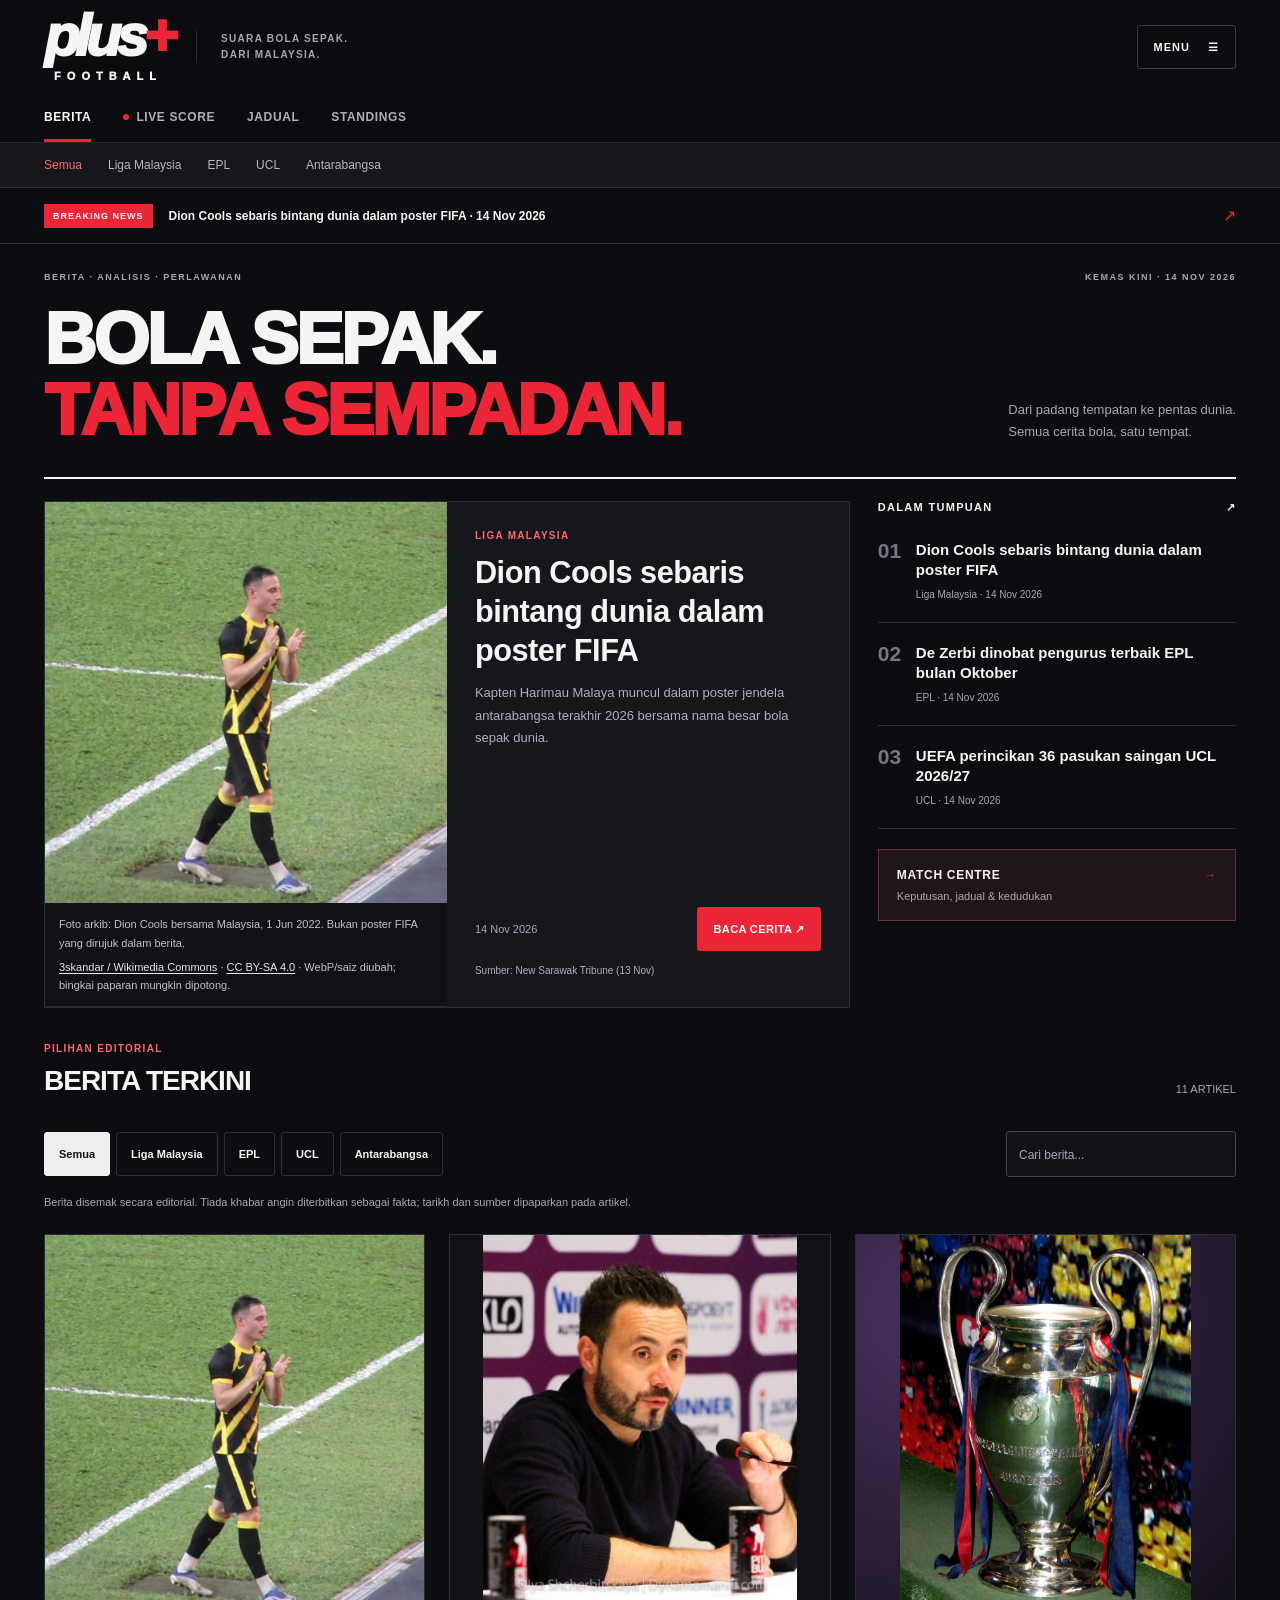
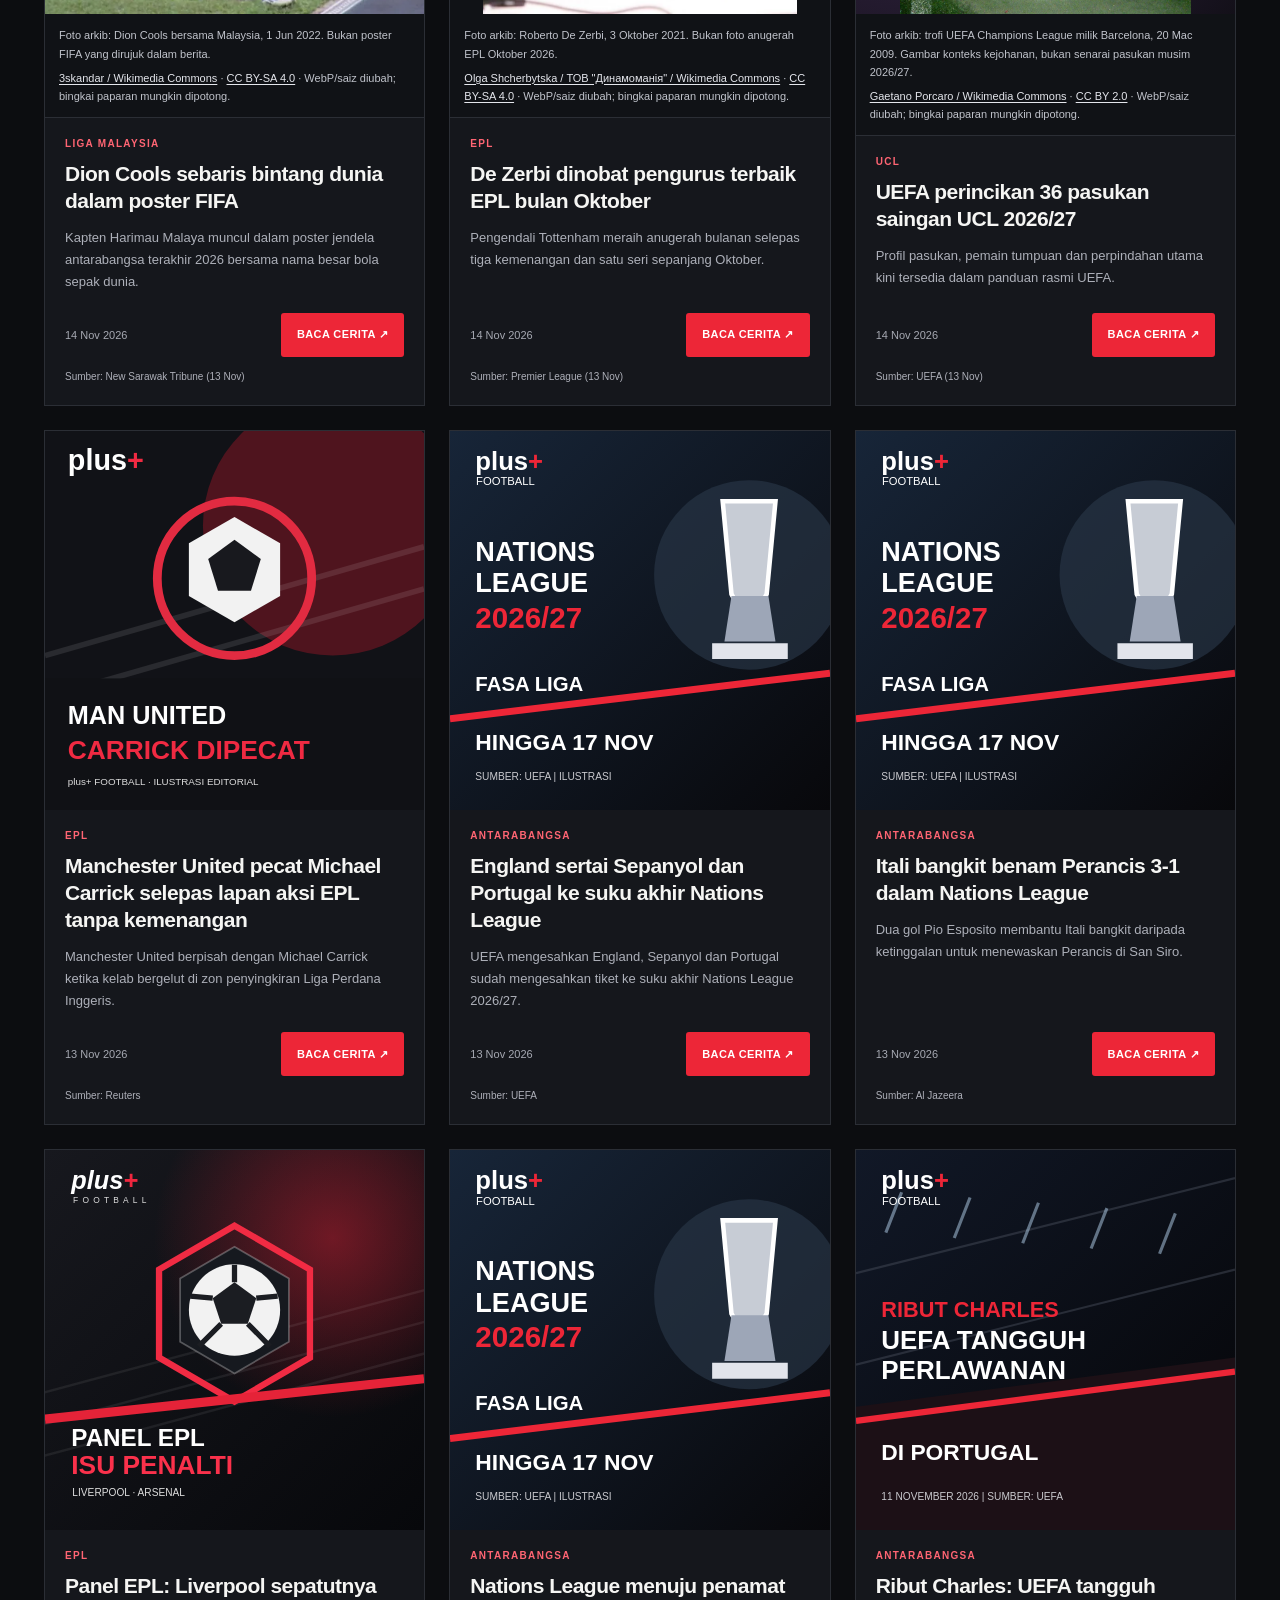
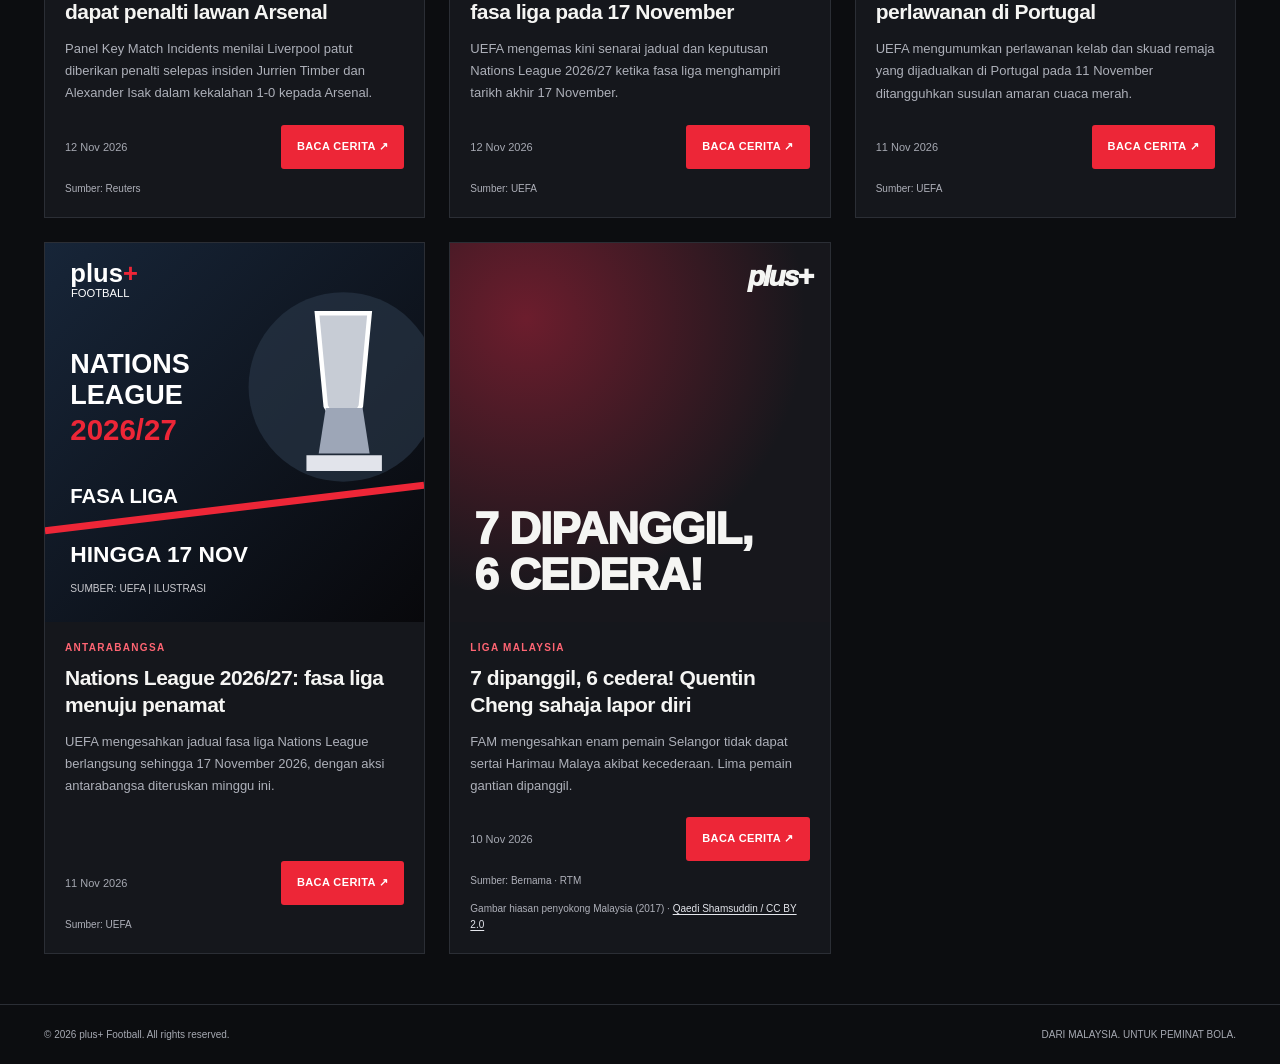
==== index.html @ d4b69ee5 "Add licensed local archive photos for latest football news" ====
<!doctype html>
<html lang="ms">
<head>
<meta charset="utf-8">
<meta name="viewport" content="width=device-width, initial-scale=1, viewport-fit=cover">
<meta name="theme-color" content="#0b0b0d">
<meta name="description" content="plus+ Football — portal berita bola sepak Malaysia dan dunia.">
<title>plus+ Football | Berita Bola Sepak</title>
<link rel="stylesheet" href="styles.css">
<meta name="plus-deploy-check" content="standings-2026-11-10">
<link rel="manifest" href="manifest.webmanifest">
<meta name="apple-mobile-web-app-capable" content="yes">
<meta name="apple-mobile-web-app-title" content="plus+ Football">
<link rel="icon" type="image/svg+xml" href="icon.svg">
</head>
<body>
<a class="skip-link" href="#main">Langkau ke kandungan</a>
<header class="top">
<div class="wrap head">
<a href="#berita" class="logo" aria-label="plus+ Football, halaman utama">plus<span>+</span>
<small>FOOTBALL</small>
</a>
<span class="brand-note">SUARA BOLA SEPAK.<br>DARI MALAYSIA.</span>
<div class="quick-nav">
<button id="menuToggle" class="menu-toggle" type="button" aria-expanded="false" aria-controls="quickMenu">MENU <span aria-hidden="true">☰</span>
</button>
<div id="quickMenu" class="quick-menu" hidden>
<a href="#statistik">Cari pemain</a>
<a href="#tentang">Tentang kami</a>
<a href="#berita">Semua berita</a>
</div>
</div>
</div>
<nav class="primary-nav wrap" aria-label="Navigasi utama">
<a href="#berita" data-view="berita">BERITA</a>
<a href="#skor" data-view="skor">
<span class="status-dot" aria-hidden="true">
</span>LIVE SCORE</a>
<a href="#perlawanan" data-view="perlawanan">JADUAL</a>
<a href="#kedudukan" data-view="kedudukan">STANDINGS</a>
</nav>
<nav class="category-nav" aria-label="Kategori berita">
<div class="wrap">
<a href="#berita" data-nav="Semua">Semua</a>
<a href="#berita" data-nav="Liga Malaysia">Liga Malaysia</a>
<a href="#berita" data-nav="EPL">EPL</a>
<a href="#berita" data-nav="UCL">UCL</a>
<a href="#berita" data-nav="Antarabangsa">Antarabangsa</a>
</div>
</nav>
</header>
<div class="ticker">
<div class="wrap">
<span class="breaking-label">BREAKING NEWS</span>
<button id="breakingStory" type="button">Memuatkan berita editorial…</button>
<span class="ticker-arrow" aria-hidden="true">↗</span>
</div>
</div>
<main class="wrap" id="main">
<section class="hero" id="homeLead" aria-labelledby="homeTitle">
<div class="edition-line">
<span>BERITA · ANALISIS · PERLAWANAN</span>
<span id="editionDate">
</span>
</div>
<div class="hero-heading">
<h1 id="homeTitle">BOLA SEPAK.<br>
<span>TANPA SEMPADAN.</span>
</h1>
<p>Dari padang tempatan ke pentas dunia.<br>Semua cerita bola, satu tempat.</p>
</div>
<div class="lead-layout">
<div id="featuredStory">
</div>
<aside class="briefs">
<div class="mini-heading">DALAM TUMPUAN <span aria-hidden="true">↗</span>
</div>
<div id="headlineBriefs">
</div>
<a class="brief-link" href="#skor">MATCH CENTRE <span aria-hidden="true">→</span>
<small>Keputusan, jadual &amp; kedudukan</small>
</a>
</aside>
</div>
</section>
<section id="berita" class="page-panel">
<div class="section-heading">
<div>
<span class="eyebrow">PILIHAN EDITORIAL</span>
<h2 class="section-title">BERITA TERKINI</h2>
</div>
<span class="section-count" id="storyCount">
</span>
</div>
<div class="bar">
<div class="filters" id="filters" aria-label="Kategori berita">
</div>
<input class="search" id="search" type="search" placeholder="Cari berita..." aria-label="Cari berita">
</div>
<p class="standings-note editorial-note">Berita disemak secara editorial. Tiada khabar angin diterbitkan sebagai fakta; tarikh dan sumber dipaparkan pada artikel.</p>
<div class="grid" id="articles">
</div>
<div class="empty" id="empty" hidden>Tiada berita dijumpai. Cuba kata kunci lain.</div>
</section>
<section id="skor" class="page-panel">
<h2 class="section-title">LIVE SCORE <span>&amp; KEPUTUSAN</span>
</h2>
<p class="panel-intro">Ikuti perlawanan pilihan anda. Liputan terhad; bukan skor langsung masa nyata.</p>
<div class="standings-panel">
<div class="eyebrow">DATA PERLAWANAN · THE SPORTS DB</div>
<div class="standings-tabs" role="group" aria-label="Liga untuk skor">
<button type="button" aria-pressed="false" data-score="4328">EPL</button>
<button type="button" aria-pressed="false" data-score="4480">UCL</button>
<button type="button" aria-pressed="false" data-score="4792">LIGA SUPER</button>
</div>
<details class="free-api-panel">
<summary>Semak tarikh · API-Football <span aria-hidden="true">＋</span>
</summary>
<div class="eyebrow">API-FOOTBALL · FREE PLAN</div>
<p class="standings-note">Semak perlawanan mengikut tarikh yang dibenarkan pelan percuma. Ini bukan live score penuh. Setiap semakan boleh menggunakan kuota API.</p>
<div class="free-api-controls">
<input type="date" id="apiMatchDate" aria-label="Tarikh perlawanan">
<button type="button" id="apiMatchCheck" class="pill">SEMAK TARIKH</button>
</div>
<div id="apiMatchResults" aria-live="polite">
</div>
</details>
<div id="scoreContent" class="standings-content" aria-live="polite">Pilih liga untuk memuatkan keputusan dan perlawanan terkini.</div>
<p class="standings-note">Sumber TheSportsDB (API percuma). Keputusan mungkin lewat; setiap permintaan liga hanya mengembalikan sebahagian kecil perlawanan. Bukan skor langsung masa nyata.</p>
</div>
</section>
<section id="perlawanan" class="page-panel">
<h2 class="section-title">PERLAWANAN MINGGU INI</h2>
<div class="standings-panel">
<div class="eyebrow">MINGGU SEMASA · DATA API TERHAD</div>
<div class="standings-tabs" role="group" aria-label="Pilih liga untuk jadual perlawanan">
<button type="button" aria-pressed="true" data-fixture="epl">EPL</button>
<button type="button" aria-pressed="false" data-fixture="ucl">UCL</button>
<button type="button" aria-pressed="false" data-fixture="msl">LIGA SUPER</button>
</div>
<div id="fixturesContent" class="standings-content" aria-live="polite">
</div>
</div>
</section>
<section id="kedudukan" class="page-panel">
<h2 class="section-title">KEDUDUKAN LIGA</h2>
<div class="standings-panel">
<div class="eyebrow">MUSIM 2026/27</div>
<div class="standings-tabs" role="group" aria-label="Pilih pertandingan">
<button type="button" aria-pressed="true" data-league="epl">EPL</button>
<button type="button" aria-pressed="false" data-league="ucl">UCL</button>
<button type="button" aria-pressed="false" data-league="msl">LIGA SUPER</button>
</div>
<div id="standingsContent" class="standings-content" aria-live="polite">
</div>
<div class="standings-note">Kedudukan musim 2026/27 ialah snapshot 11 November 2026; semak pautan sumber untuk data terkini.</div>
</div>
</section>
<section id="statistik" class="page-panel">
<h2 class="section-title">STATISTIK PEMAIN</h2>
<div class="standings-panel">
<div class="eyebrow">PROFIL &amp; DATA PEMAIN</div>
<label for="playerName">Cari nama pemain</label>
<div class="bar">
<input id="playerName" class="search" placeholder="Contoh: Danny Welbeck">
<button id="playerSearch" type="button" class="pill">CARI</button>
</div>
<div id="playerResults" class="standings-content" aria-live="polite">Carian percuma terhad; statistik musim penuh belum disediakan.</div>
<p class="standings-note">Sumber: TheSportsDB. Statistik yang tiada tidak akan direka.</p>
</div>
</section>
<section class="about page-panel" id="tentang">
<h2>TENTANG <i>plus+</i> FOOTBALL</h2>
<p>plus+ Football ialah konsep portal media bola sepak dengan identiti visual berani, ringkas dan mudah dibaca. Fokus kepada isu tempatan, EPL, Liga Juara-Juara dan bola sepak antarabangsa.</p>
<p>Artikel yang diterbitkan disertakan tarikh dan rujukan sumber. Kandungan baharu dikemas kini selepas semakan editorial.</p>
</section>
</main>
<footer class="footer">
<div class="wrap">
<span>© <span id="year">
</span> plus+ Football. All rights reserved.</span>
<span>DARI MALAYSIA. UNTUK PEMINAT BOLA.</span>
</div>
</footer>
<div class="modal" id="modal" role="dialog" aria-modal="true" aria-labelledby="modalTitle">
<div class="modal-inner" tabindex="-1">
<button class="close" id="close" aria-label="Tutup artikel">×</button>
<div class="cat" id="modalCat">
</div>
<h2 id="modalTitle">
</h2>
<div class="meta" id="modalMeta">
</div>
<div id="modalMedia" hidden></div>
<div class="notice" id="articleNotice">KANDUNGAN DEMO — gantikan dengan laporan yang disahkan sebelum penerbitan.</div>
<div id="modalText">
</div>
</div>
</div>
<script src="app.js" defer>
</script>
</body>
</html>
---- styles.css ----
:root{color-scheme:dark;--bg:#0c0d10;--panel:#15171c;--red:#ed2637;--text:#f5f5f3;--muted:#a6a9b2;--line:#2b2e35;font-family:-apple-system,BlinkMacSystemFont,"Segoe UI",Arial,sans-serif}
*{box-sizing:border-box}
html{scroll-behavior:smooth;scroll-padding-top:180px}
body{margin:0;background:var(--bg);color:var(--text)}
button,input{font:inherit}
button,a,input{touch-action:manipulation}
button,a{ -webkit-tap-highlight-color:transparent}
button{cursor:pointer}
a{color:inherit;text-decoration:none}
button{color:inherit}
button:focus-visible,a:focus-visible,input:focus-visible,summary:focus-visible{outline:3px solid #ff6977;outline-offset:4px}
[hidden]{display:none!important}
.wrap{width:100%;max-width:1240px;margin:auto;padding-inline:24px;min-width:0}
.skip-link{position:fixed;top:-100px;left:16px;z-index:100;background:#fff;color:#111;padding:14px}
.skip-link:focus{top:12px}
.top{position:sticky;top:0;z-index:20;background:#0c0d10f5;border-bottom:1px solid var(--line);padding-top:env(safe-area-inset-top)}
.head{height:94px;display:flex;align-items:center;gap:24px}
.logo{display:block;font-size:58px;font-weight:950;font-style:italic;letter-spacing:-5px;line-height:.8;min-height:60px}
.logo span{color:var(--red)}
.logo small{display:block;letter-spacing:6px;font-size:11px;font-style:normal;text-align:center;margin-top:12px}
.brand-note{font-size:10px;font-weight:800;letter-spacing:1.3px;line-height:1.6;color:var(--muted);border-left:1px solid var(--line);padding-left:24px}
.quick-nav{margin-left:auto;position:relative}
.menu-toggle{background:transparent;border:1px solid #383c44;border-radius:3px;min-height:44px;padding:0 16px;font-size:11px;font-weight:800;letter-spacing:1px;display:flex;gap:18px;align-items:center}
.quick-menu{position:absolute;right:0;top:54px;background:#202329;border:1px solid #3b3e47;width:240px;padding:8px;box-shadow:0 20px 50px #0009}
.quick-menu a{display:block;padding:16px;border-bottom:1px solid var(--line);font-size:14px}
.quick-menu a:hover{background:#2b2e35}
.primary-nav{display:flex;gap:32px;align-items:center;overflow-x:auto;scrollbar-width:none}
.primary-nav a{display:flex;align-items:center;gap:7px;min-height:48px;white-space:nowrap;font-size:12px;font-weight:850;letter-spacing:.6px;border-bottom:3px solid transparent}
.primary-nav a[aria-current=page]{border-bottom-color:var(--red);color:#fff}
.primary-nav a:not([aria-current]){color:#aeb0b8}
.status-dot{display:inline-block;width:6px;height:6px;border-radius:50%;background:var(--red)}
.category-nav{background:#15171b;border-top:1px solid #25272e}
.category-nav>.wrap{display:flex;gap:26px;overflow-x:auto;scrollbar-width:none}
.category-nav a{font-size:12px;min-height:44px;display:flex;align-items:center;white-space:nowrap;color:#b7b9c2}
.category-nav a[aria-current=true]{color:#ff6876}
.ticker{border-bottom:1px solid var(--line)}
.ticker>.wrap{display:flex;align-items:center;gap:16px;min-height:55px}
.breaking-label{font-size:9px;font-weight:900;letter-spacing:1px;background:var(--red);padding:7px 9px;flex-shrink:0}
.ticker button{flex:1;min-width:0;min-height:44px;overflow:hidden;text-overflow:ellipsis;white-space:nowrap;text-align:left;background:transparent;border:0;padding:0;font-size:12px;font-weight:650}
.ticker-arrow{color:var(--red)}
.hero{padding-top:28px}
.edition-line{display:flex;justify-content:space-between;gap:12px;font-size:9px;letter-spacing:1.5px;font-weight:700;color:var(--muted)}
.hero-heading{display:flex;align-items:flex-end;justify-content:space-between;gap:28px;padding:22px 0 30px}
.hero h1{font-size:clamp(38px,5.8vw,72px);line-height:.99;letter-spacing:-3px;font-weight:950;margin:0}
.hero h1 span{color:var(--red)}
.hero-heading>p{font-size:13px;line-height:1.7;color:var(--muted);margin:0 0 3px}
.lead-layout{display:grid;grid-template-columns:minmax(0,2.25fr) minmax(230px,1fr);gap:28px;border-top:2px solid var(--text);padding-top:22px}
.featured-story{display:grid;grid-template-columns:minmax(0,1fr) minmax(0,1fr);background:var(--panel);height:100%;border:1px solid var(--line)}
.art{aspect-ratio:1/1;position:relative;overflow:hidden;display:flex;align-items:flex-end;padding:24px;background:radial-gradient(ellipse at 20% 20%,#6c1d2d,#17171c 65%);min-width:0}
.art img{position:absolute;inset:0;width:100%;height:100%;object-fit:contain}
.art.has-photo img{object-fit:cover}
.art-logo{position:absolute;right:18px;top:18px;font-weight:950;font-style:italic;font-size:28px;letter-spacing:-2px}
.art>strong{white-space:pre-line;font-size:clamp(25px,3.5vw,44px);font-weight:950;line-height:1.05;letter-spacing:-1px}
.art.blue{background:radial-gradient(circle at 20% 20%,#283953,#11151b)}
.art.purple{background:radial-gradient(circle at 20% 20%,#48315e,#131019)}
.art.green{background:radial-gradient(circle at 20% 20%,#285849,#111a18)}
.art.gold{background:radial-gradient(circle at 20% 20%,#62511d,#181710)}
.body{padding:20px;display:flex;flex-direction:column;align-items:flex-start;min-width:0}
.featured-story .body{justify-content:center;padding:28px}
.cat,.eyebrow{font-size:10px;letter-spacing:1.3px;color:#ff6573;font-weight:850;text-transform:uppercase}
.body h2{font-size:21px;line-height:1.28;margin:12px 0;letter-spacing:-.5px}
.featured-story h2{font-size:clamp(23px,2.4vw,32px)}
.body>p{font-size:13px;line-height:1.7;color:#adb0b9;margin:0 0 20px}
.meta{font-size:11px;color:var(--muted);display:flex;width:100%;align-items:center;gap:12px;justify-content:space-between;margin-top:auto}
.pill{display:inline-flex;align-items:center;justify-content:center;background:var(--red);border:0;color:#fff;border-radius:3px;min-height:44px;padding:12px 16px;font-weight:800;font-size:11px;letter-spacing:.4px;white-space:nowrap}
.pill:hover{background:#cb192a}
.source,.photo-credit{font-size:10px;line-height:1.6;color:#aeb0b9;margin-top:12px}
.photo-credit a,.source a{color:#fff;text-decoration:underline}
.briefs{min-width:0}
.mini-heading{display:flex;justify-content:space-between;font-size:11px;letter-spacing:1.3px;font-weight:850;padding-bottom:6px}
.brief-item{padding:20px 0;border-bottom:1px solid var(--line);display:grid;grid-template-columns:28px minmax(0,1fr);gap:10px}
.brief-index{font-size:21px;font-weight:900;color:#727782;line-height:1}
.brief-item button{padding:0;border:0;background:transparent;text-align:left;min-height:44px;font-size:15px;font-weight:750;line-height:1.35}
.brief-item small{display:block;font-size:10px;color:var(--muted);margin-top:8px;font-weight:400}
.brief-link{display:block;border:1px solid #69303b;padding:18px;margin-top:20px;font-size:12px;font-weight:850;letter-spacing:.7px;background:#20151a}
.brief-link>span{float:right;color:var(--red)}
.brief-link small{display:block;color:#b4a6ad;font-size:11px;letter-spacing:0;font-weight:400;margin-top:8px}
.page-panel{padding:30px 0 50px;animation:enter .22s ease}
.section-heading{display:flex;align-items:flex-end;justify-content:space-between;gap:12px}
.section-title{font-size:28px;letter-spacing:-1px;line-height:1.1;margin:10px 0 18px;font-weight:900}
.section-title>span{color:#9a9da8}
.section-count{font-size:11px;color:var(--muted);margin-bottom:20px}
.bar{display:flex;gap:14px;align-items:center;justify-content:space-between;flex-wrap:wrap;margin:16px 0}
.filters{display:flex;gap:6px;overflow-x:auto;max-width:100%;scrollbar-width:none}
.filter{background:transparent;border:1px solid var(--line);border-radius:3px;font-size:11px;padding:0 14px;min-height:44px;white-space:nowrap;font-weight:700}
.filter.active{background:#eee;color:#111;border-color:#eee}
.search,.free-api-controls input{color:#fff;border:1px solid #41454e;border-radius:3px;background:#111318;padding:12px;min-height:46px;font-size:16px;width:230px;max-width:100%;min-width:0}
.search::placeholder{font-size:12px;color:#a6a9b2}
.editorial-note{font-size:11px!important;margin:12px 0 22px!important}
.grid{display:grid;grid-template-columns:repeat(3,minmax(0,1fr));gap:24px}
.story{border:1px solid var(--line);background:var(--panel);display:flex;flex-direction:column;min-width:0;transition:border-color .18s,transform .18s}
.story:hover{border-color:#646975;transform:translateY(-3px)}
.story .body{flex:1}
.empty{padding:50px 20px;border:1px dashed var(--line);text-align:center;color:var(--muted)}
.standings-panel{border:1px solid var(--line);background:var(--panel);padding:24px}
.standings-tabs{display:flex;gap:8px;overflow-x:auto;margin:20px 0;scrollbar-width:none}
.standings-tabs button{min-height:46px;padding:12px 20px;background:#1e2128;border:1px solid #3a3e48;border-radius:3px;white-space:nowrap;font-size:12px;font-weight:800}
.standings-tabs button[aria-pressed=true]{background:var(--red);border-color:var(--red)}
.standings-content{min-width:0;min-height:150px}
.standings-content h3{font-size:22px;letter-spacing:-.5px}
.standings-content p,.panel-intro,.standings-note{font-size:12px;line-height:1.75;color:var(--muted)}
.standings-content>div:has(>.standings-table){overflow-x:auto;max-width:100%}
.standings-table{width:100%;border-collapse:collapse;font-size:13px;margin:20px 0}
.standings-table th,.standings-table td{padding:14px 12px;border-bottom:1px solid #333741;text-align:left}
.standings-table th{font-size:10px;text-transform:uppercase;letter-spacing:.5px;color:#b8bac3;background:#20232a}
.standings-table td:nth-child(2){font-weight:700;overflow-wrap:anywhere}
.standings-table td:last-child{font-weight:800}
.standings-table tr:hover td{background:#ffffff05}
.standings-content .pill{margin:12px 0}
.score-hero{display:grid;grid-template-columns:minmax(0,1fr) minmax(95px,1fr) minmax(0,1fr);gap:12px;align-items:center;text-align:center;border:1px solid #50303b;background:radial-gradient(ellipse at top,#35212d,#14171c 80%);padding:30px 12px;margin:20px 0}
.score-team{display:flex;flex-direction:column;align-items:center;gap:12px;min-width:0}
.score-team img,.score-team>div{width:55px;height:55px;object-fit:contain;font-size:36px}
.score-team strong{font-size:15px;overflow-wrap:anywhere}
.score-centre{display:flex;flex-direction:column;gap:9px}
.score-centre b{font-size:46px;white-space:nowrap;letter-spacing:-1px}
.score-centre span{font-size:9px;color:#ff7180}
.score-centre small{font-size:10px;color:var(--muted)}
.match-detail-btn{min-height:44px;background:#32202a;border:1px solid #653144;padding:10px;border-radius:3px;font-size:11px;white-space:nowrap}
.match-detail{padding:20px!important;background:#22252d}
.match-detail p{font-size:13px;line-height:1.6}
.match-detail small{color:var(--muted)}
.match-stats,.match-timeline{border:1px solid var(--line);padding:18px;margin:20px 0}
.match-stats h3,.match-timeline h3{font-size:15px}
.stat-line{margin:18px 0}
.stat-label{display:flex;justify-content:space-between;font-size:12px;margin-bottom:8px}
.stat-track{height:6px;border-radius:5px;background:#3e424b;display:flex;overflow:hidden}
.stat-track span:first-child{background:var(--red)}
.stat-track span:last-child{background:#afb1b9}
.timeline-event{border-left:2px solid var(--red);background:#20232a;margin:10px 0;padding:12px;display:grid;grid-template-columns:40px minmax(0,1fr);gap:8px;font-size:12px}
.timeline-event>b{color:#ff7582}
.timeline-event p{overflow-wrap:anywhere}
.free-api-panel{border:1px solid #4c343e;background:#20171e;padding:18px;margin:24px 0}
.free-api-panel summary{min-height:44px;cursor:pointer;font-size:13px;font-weight:700;line-height:1.5}
.free-api-panel summary>span{float:right}
.free-api-controls{display:flex;gap:10px;flex-wrap:wrap;margin:15px 0}
.free-api-controls input{flex:1;min-width:160px}
.free-api-controls button:disabled{opacity:.5;cursor:wait}
.api-fixtures-list{max-height:420px;overflow:auto}
.api-fixture{padding:16px 0;border-bottom:1px solid #4b3742;display:flex;flex-direction:column;gap:6px}
.api-fixture strong{font-size:14px}
.api-fixture span{font-size:12px;color:var(--muted)}
.about{line-height:1.8;max-width:760px}
.about p{color:var(--muted)}
.footer{border-top:1px solid var(--line);padding:24px 0 calc(24px + env(safe-area-inset-bottom));font-size:10px;color:var(--muted)}
.footer>.wrap{display:flex;justify-content:space-between;gap:16px;flex-wrap:wrap}
.modal{position:fixed;inset:0;background:#000d;z-index:40;display:none;overflow-y:auto;padding:24px 16px}
.modal.open{display:block}
.modal-inner{background:#17191f;border:1px solid #41454f;max-width:730px;margin:20px auto;padding:32px;position:relative}
.modal h2{font-size:clamp(26px,5vw,42px);letter-spacing:-1px;line-height:1.15}
.modal p{color:#d0d2d9;font-size:15px;line-height:1.85}
.modal p a{color:#ff7a88;text-decoration:underline;overflow-wrap:anywhere}
.modal .meta{justify-content:flex-start}
.close{float:right;min-height:44px;min-width:44px;font-size:28px;background:#2c3039;border:0;border-radius:3px;margin:0 0 12px 12px}
.notice{border-left:3px solid var(--red);background:#31202a;padding:14px;font-size:12px}
.loading-state{padding:20px 0}
.loading-state p{font-size:12px;color:var(--muted)}
.skeleton{height:54px;margin:12px 0;background:linear-gradient(100deg,#22252d 20%,#323641 45%,#22252d 70%);background-size:240% 100%;animation:shimmer 1.4s linear infinite;border-radius:3px}
.skeleton:last-child{width:72%}
.error-state{padding:24px;border:1px solid #75404b;background:#24171c}
.error-state strong{font-size:16px}
.error-state p{color:#c5b5bd}
.error-state button{margin-top:12px}
.empty-state{padding:20px;border:1px dashed #444954}
@keyframes shimmer{to{background-position:-240% 0}
}
@keyframes enter{from{opacity:0;transform:translateY(6px)}
to{opacity:1;transform:none}
}

@media(min-width:1450px){.wrap{max-width:1320px}
}
@media(max-width:1000px){.lead-layout{grid-template-columns:minmax(0,1fr) 260px}
.featured-story{grid-template-columns:1fr}
.featured-story .body{padding:22px}
.featured-story>.art{width:100%}
.brief-item{padding:23px 0}
.grid{gap:18px;grid-template-columns:repeat(2,minmax(0,1fr))}
.hero-heading>p{font-size:12px}
}
@media(max-width:640px){.wrap{padding-inline:16px}
.head{height:79px;gap:18px}
.logo{font-size:46px;letter-spacing:-4px;min-height:50px}
.logo small{font-size:9px;margin-top:10px;letter-spacing:5px}
.brand-note{font-size:8px;padding-left:14px;letter-spacing:.7px}
.menu-toggle{font-size:0;padding:0 12px;gap:0}
.menu-toggle>span{font-size:18px}
.primary-nav{gap:0;justify-content:space-between}
.primary-nav a{font-size:10px;letter-spacing:.2px;min-height:48px}
.category-nav>.wrap{gap:24px}
.category-nav a{font-size:11px}
.ticker>.wrap{gap:10px;min-height:55px}
.breaking-label{font-size:8px;padding:7px}
.ticker button{font-size:11px}
.ticker-arrow{display:none}
.edition-line{font-size:8px;letter-spacing:.7px}
.hero{padding-top:22px}
.hero-heading{padding:20px 0 24px;display:block}
.hero h1{font-size:clamp(35px,9.3vw,55px);letter-spacing:-1.6px}
.hero-heading>p{font-size:12px;margin-top:14px}
.hero-heading>p br{display:none}
.lead-layout{grid-template-columns:1fr;gap:24px;padding-top:16px}
.featured-story{grid-template-columns:1fr}
.featured-story .body{padding:20px}
.featured-story h2{font-size:25px}
.briefs{padding-bottom:6px}
.brief-item{padding:16px 0}
.brief-item button{font-size:14px}
.brief-link{margin-top:16px}
.page-panel{padding-top:24px}
.section-title{font-size:25px}
.section-title>span{display:block;font-size:17px;margin-top:7px}
.section-count{font-size:10px}
.bar{gap:12px}
.search{width:100%}
.filters{width:100%}
.grid{grid-template-columns:1fr;gap:20px}
.story .body h2{font-size:23px}
.standings-panel{padding:16px}
.standings-table{font-size:12px}
.standings-table th,.standings-table td{padding:13px 8px}
.standings-tabs button{padding-inline:17px;font-size:11px}
.standings-content>div:has(>.standings-table){overscroll-behavior-inline:contain}
#scoreContent .standings-table{min-width:510px}
.score-centre b{font-size:34px}
.score-team strong{font-size:12px}
.score-team img,.score-team>div{height:44px;width:44px}
.score-centre small{font-size:9px}
.free-api-panel{padding:14px}
.free-api-controls input{width:100%}
.modal{padding:12px}
.modal-inner{padding:22px;margin:12px auto}
.footer>.wrap{font-size:9px}
.body>p{font-size:13px}
}
@media(prefers-reduced-motion:reduce){html{scroll-behavior:auto}
*,*::before,*::after{animation:none!important;transition:none!important}
}

/* Licensed archive photography: preserve subjects, trophy and source watermark. */
.story-photo,.modal-photo{margin:0;min-width:0;background:#101216}
.story-photo>.art,.modal-photo>.art{width:100%;aspect-ratio:1/1}
.photo-art{background:#101216}
.photo-art.image-failed{background:radial-gradient(ellipse at 20% 20%,#6c1d2d,#17171c 65%)}
.story-photo>.photo-credit,.modal-photo>.photo-credit{margin:0;padding:12px 14px;font-size:11px;line-height:1.65;color:#c0c3cb;overflow-wrap:anywhere;border-bottom:1px solid var(--line)}
.photo-credit a{color:#e4e6ec;text-decoration:underline;text-underline-offset:2px}
.photo-credit span{display:block;margin-bottom:6px}
.modal-photo{margin-top:22px;margin-bottom:22px}
.modal-photo>.art{max-height:560px;aspect-ratio:auto;height:min(80vw,560px)}
.modal-photo>.photo-credit{font-size:12px}
@media(max-width:640px){.modal-photo>.art{height:auto;aspect-ratio:1/1;max-height:none}.story-photo>.photo-credit{font-size:11px;padding:12px}.photo-credit a{overflow-wrap:anywhere}}
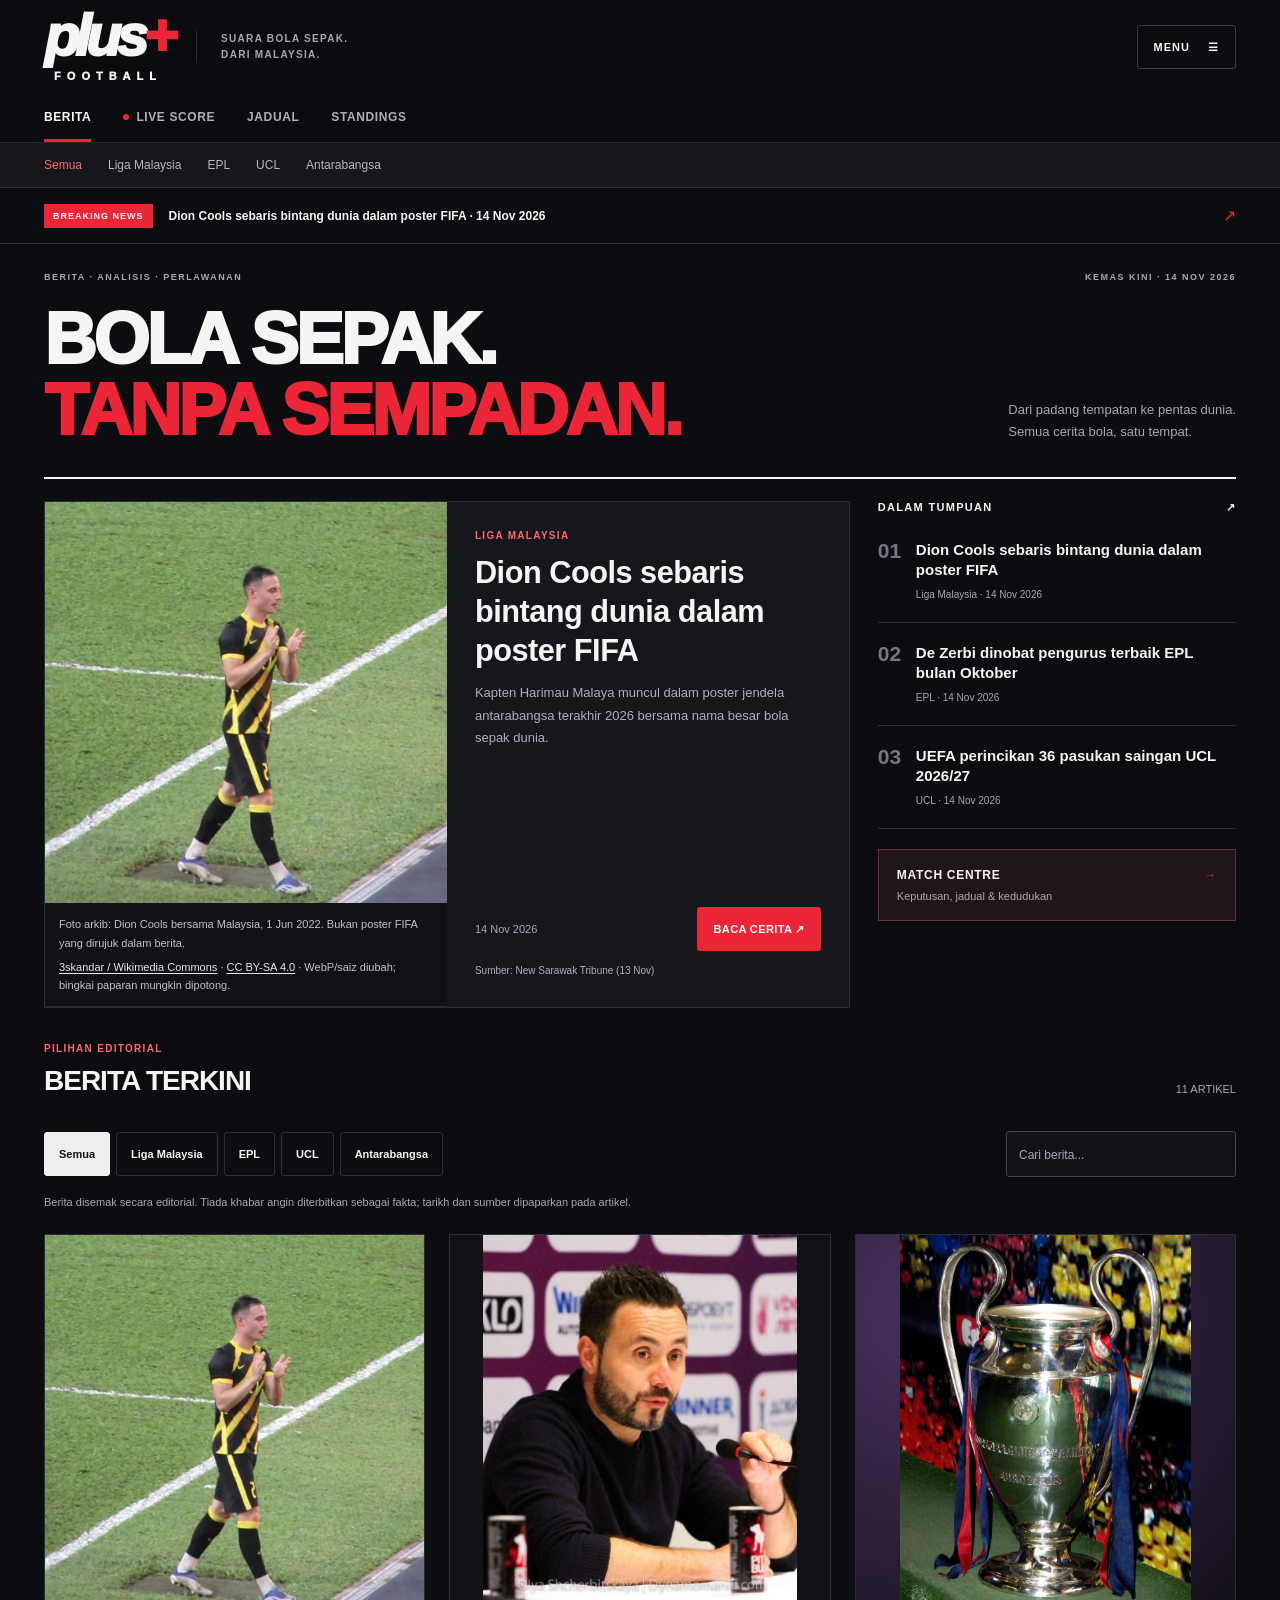
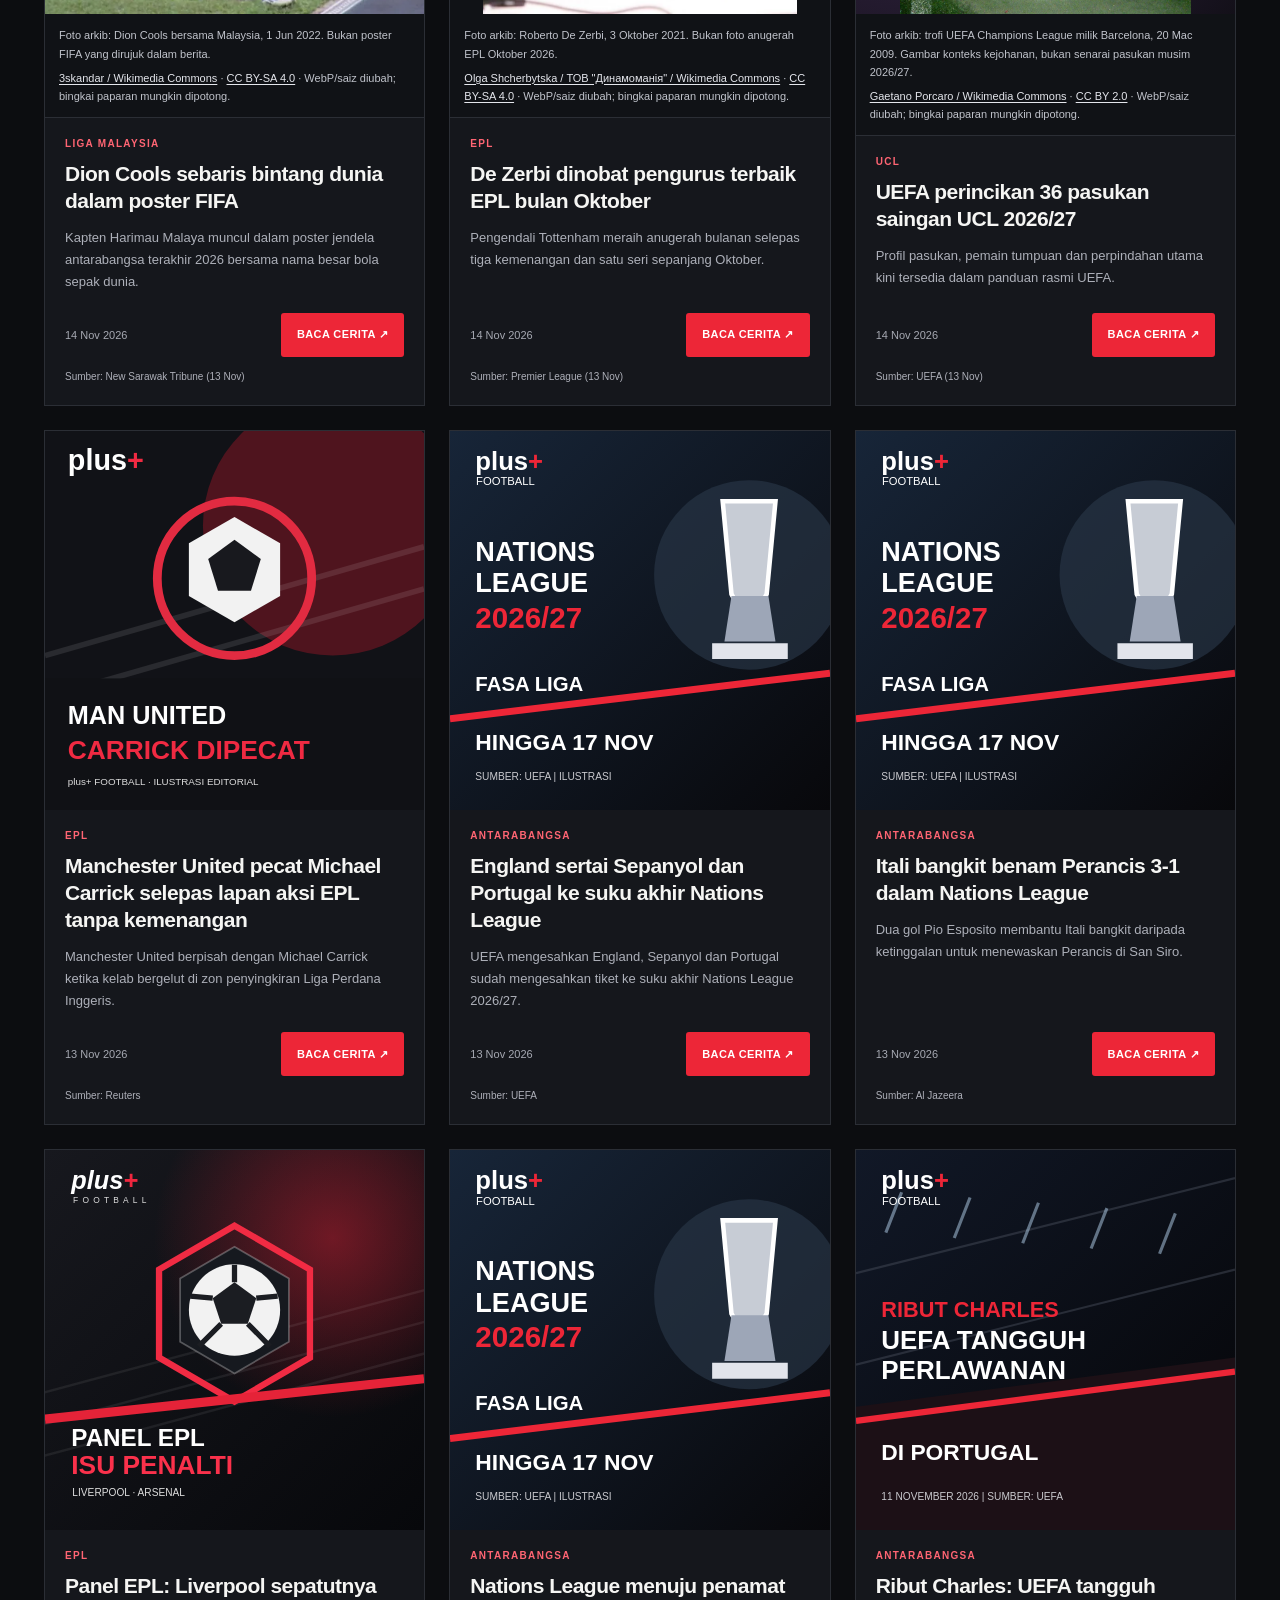
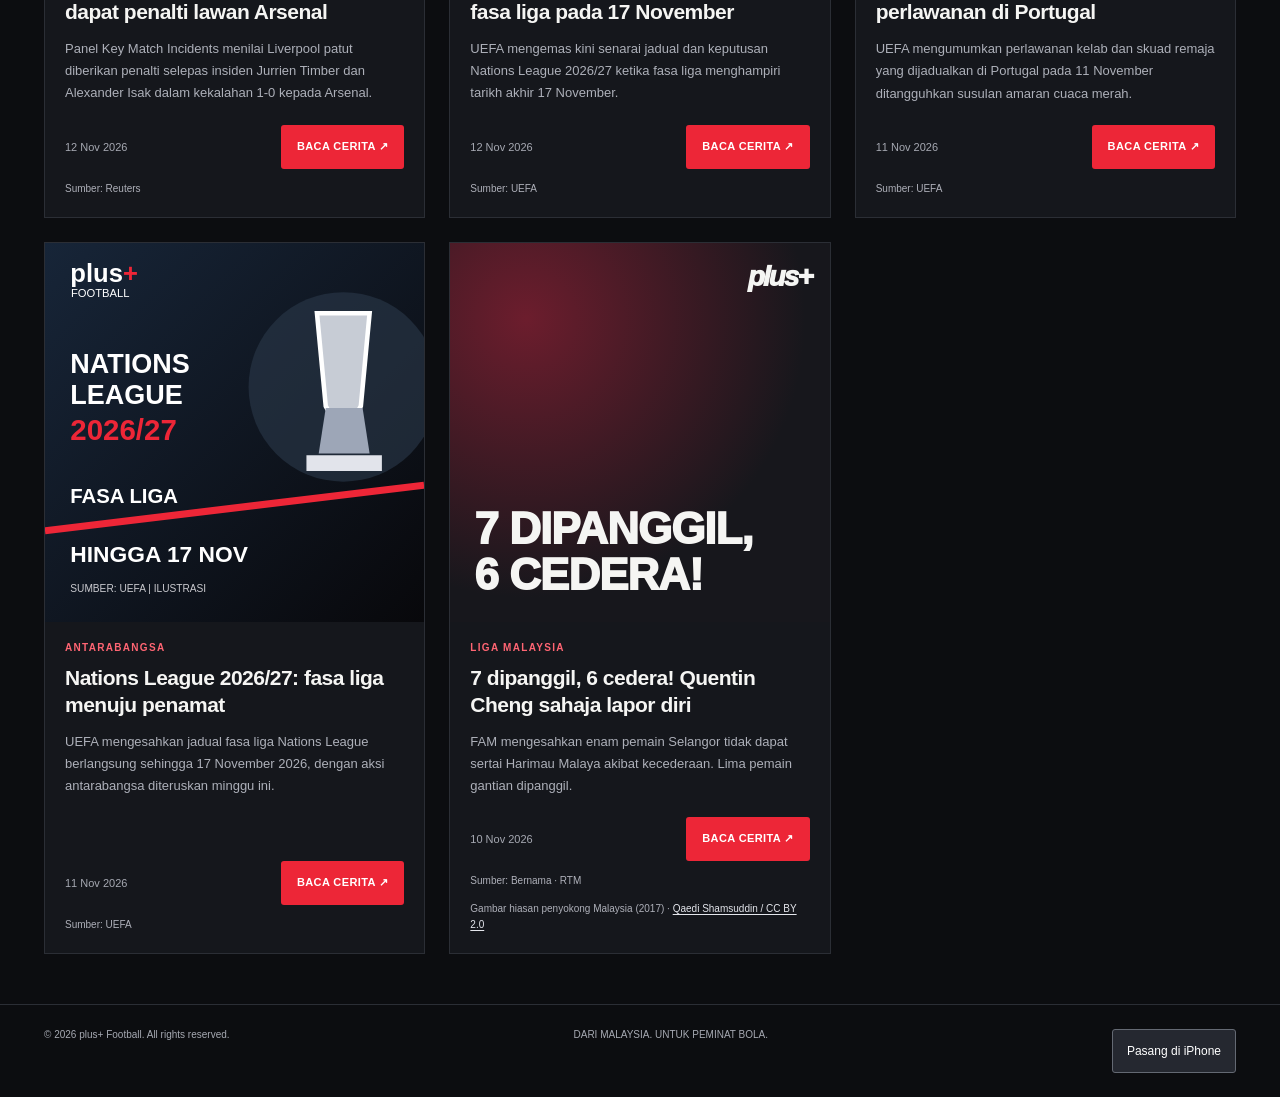
==== commit d393f379: "Add iPhone-first PWA with safe offline news and network-only match data" ====
--- a/index.html
+++ b/index.html
@@ -3,7 +3,7 @@
 <head>
 <meta charset="utf-8">
 <meta name="viewport" content="width=device-width, initial-scale=1, viewport-fit=cover">
-<meta name="theme-color" content="#0b0b0d">
+<meta name="theme-color" content="#0b0b0b">
 <meta name="description" content="plus+ Football — portal berita bola sepak Malaysia dan dunia.">
 <title>plus+ Football | Berita Bola Sepak</title>
 <link rel="stylesheet" href="styles.css">
@@ -11,6 +11,9 @@
 <link rel="manifest" href="manifest.webmanifest">
 <meta name="apple-mobile-web-app-capable" content="yes">
 <meta name="apple-mobile-web-app-title" content="plus+ Football">
+<meta name="apple-mobile-web-app-status-bar-style" content="black-translucent">
+<meta name="mobile-web-app-capable" content="yes">
+<link rel="apple-touch-icon" sizes="180x180" href="/icons/apple-touch-icon.png">
 <link rel="icon" type="image/svg+xml" href="icon.svg">
 </head>
 <body>
@@ -28,6 +31,7 @@
 <a href="#statistik">Cari pemain</a>
 <a href="#tentang">Tentang kami</a>
 <a href="#berita">Semua berita</a>
+<a href="#tentang" data-install-guide>Pasang di iPhone</a>
 </div>
 </div>
 </div>
@@ -57,6 +61,8 @@
 </div>
 </div>
 <main class="wrap" id="main">
+<div class="pwa-notice" id="connectionNotice" role="status" aria-live="polite" hidden><p id="connectionMessage"></p><button type="button" id="connectionReload">Muat semula</button></div>
+<div class="pwa-notice" id="updateNotice" role="status" aria-live="polite" hidden><p>Versi baharu plus+ Football tersedia.</p><button type="button" id="applyUpdate">Kemas kini sekarang</button></div>
 <section class="hero" id="homeLead" aria-labelledby="homeTitle">
 <div class="edition-line">
 <span>BERITA · ANALISIS · PERLAWANAN</span>
@@ -173,6 +179,13 @@
 <h2>TENTANG <i>plus+</i> FOOTBALL</h2>
 <p>plus+ Football ialah konsep portal media bola sepak dengan identiti visual berani, ringkas dan mudah dibaca. Fokus kepada isu tempatan, EPL, Liga Juara-Juara dan bola sepak antarabangsa.</p>
 <p>Artikel yang diterbitkan disertakan tarikh dan rujukan sumber. Kandungan baharu dikemas kini selepas semakan editorial.</p>
+<details class="install-guide" id="installGuide">
+<summary>Pasang plus+ Football di iPhone</summary>
+<p>Buka laman ini dalam Safari, kemudian:</p>
+<ol><li>Tekan butang <strong>Kongsi</strong> (kotak dengan anak panah ke atas).</li><li>Pilih <strong>Add to Home Screen / Tambah ke Skrin Utama</strong>. Jika tersedia, aktifkan <strong>Open as Web App</strong>.</li><li>Tekan <strong>Add / Tambah</strong>. Buka melalui ikon plus+ pada Skrin Utama.</li></ol>
+<p>Berita tersimpan boleh dibaca di luar talian selepas muatan pertama selesai. Skor, jadual API dan carian pemain memerlukan internet. iPhone boleh memadam storan laman; akses offline tidak dijamin.</p>
+<p id="standaloneStatus" hidden>Aplikasi sedang dibuka dalam mod standalone.</p>
+</details>
 </section>
 </main>
 <footer class="footer">
@@ -180,6 +193,7 @@
 <span>© <span id="year">
 </span> plus+ Football. All rights reserved.</span>
 <span>DARI MALAYSIA. UNTUK PEMINAT BOLA.</span>
+<button type="button" id="installButton" class="install-button">Pasang di iPhone</button>
 </div>
 </footer>
 <div class="modal" id="modal" role="dialog" aria-modal="true" aria-labelledby="modalTitle">
@@ -199,5 +213,6 @@
 </div>
 <script src="app.js" defer>
 </script>
+<script src="pwa.js" defer></script>
 </body>
 </html>
--- a/styles.css
+++ b/styles.css
@@ -248,3 +248,16 @@
 .modal-photo>.art{max-height:560px;aspect-ratio:auto;height:min(80vw,560px)}
 .modal-photo>.photo-credit{font-size:12px}
 @media(max-width:640px){.modal-photo>.art{height:auto;aspect-ratio:1/1;max-height:none}.story-photo>.photo-credit{font-size:11px;padding:12px}.photo-credit a{overflow-wrap:anywhere}}
+/* iPhone PWA: installation, connection state, safe areas and touch controls. */
+.pwa-notice{display:flex;align-items:center;justify-content:space-between;gap:14px;border:1px solid #70503b;background:#251e18;padding:14px 16px;margin-top:16px;font-size:12px;line-height:1.6}
+.pwa-notice p{margin:0;color:#f3dfc6;flex:1}
+.pwa-notice button,.install-button{min-height:44px;padding:10px 14px;background:#252830;color:#fff;border:1px solid #646973;border-radius:3px;font-size:12px;cursor:pointer}
+.pwa-notice button:disabled{opacity:.55;cursor:default}
+.install-guide{border:1px solid var(--line);background:var(--panel);padding:18px;margin-top:24px;scroll-margin-top:195px}
+.install-guide summary{min-height:44px;cursor:pointer;font-size:16px;font-weight:750}
+.install-guide ol{padding-left:22px}.install-guide li{padding:8px 0;color:#e0e2e7}
+.offline-data>p{padding:18px;border:1px dashed #555b66;color:#d0d3dc}
+@supports(padding:max(0px)){.wrap{padding-left:max(24px,env(safe-area-inset-left));padding-right:max(24px,env(safe-area-inset-right))}}
+@media(max-width:640px){.pwa-notice{align-items:flex-start;flex-direction:column}.pwa-notice button{width:100%}.install-guide{padding:16px}.category-nav a{font-size:12px}.primary-nav a{font-size:11px}.photo-credit a{display:inline-block;min-height:24px;padding-block:2px}}
+@supports(padding:max(0px)){@media(max-width:640px){.wrap{padding-left:max(16px,env(safe-area-inset-left));padding-right:max(16px,env(safe-area-inset-right))}}}
+@media(display-mode:standalone){body{min-height:100dvh;overscroll-behavior-y:none}.top{background:#0b0b0b}.footer{padding-bottom:calc(24px + env(safe-area-inset-bottom))}.install-button,[data-install-guide]{display:none}}
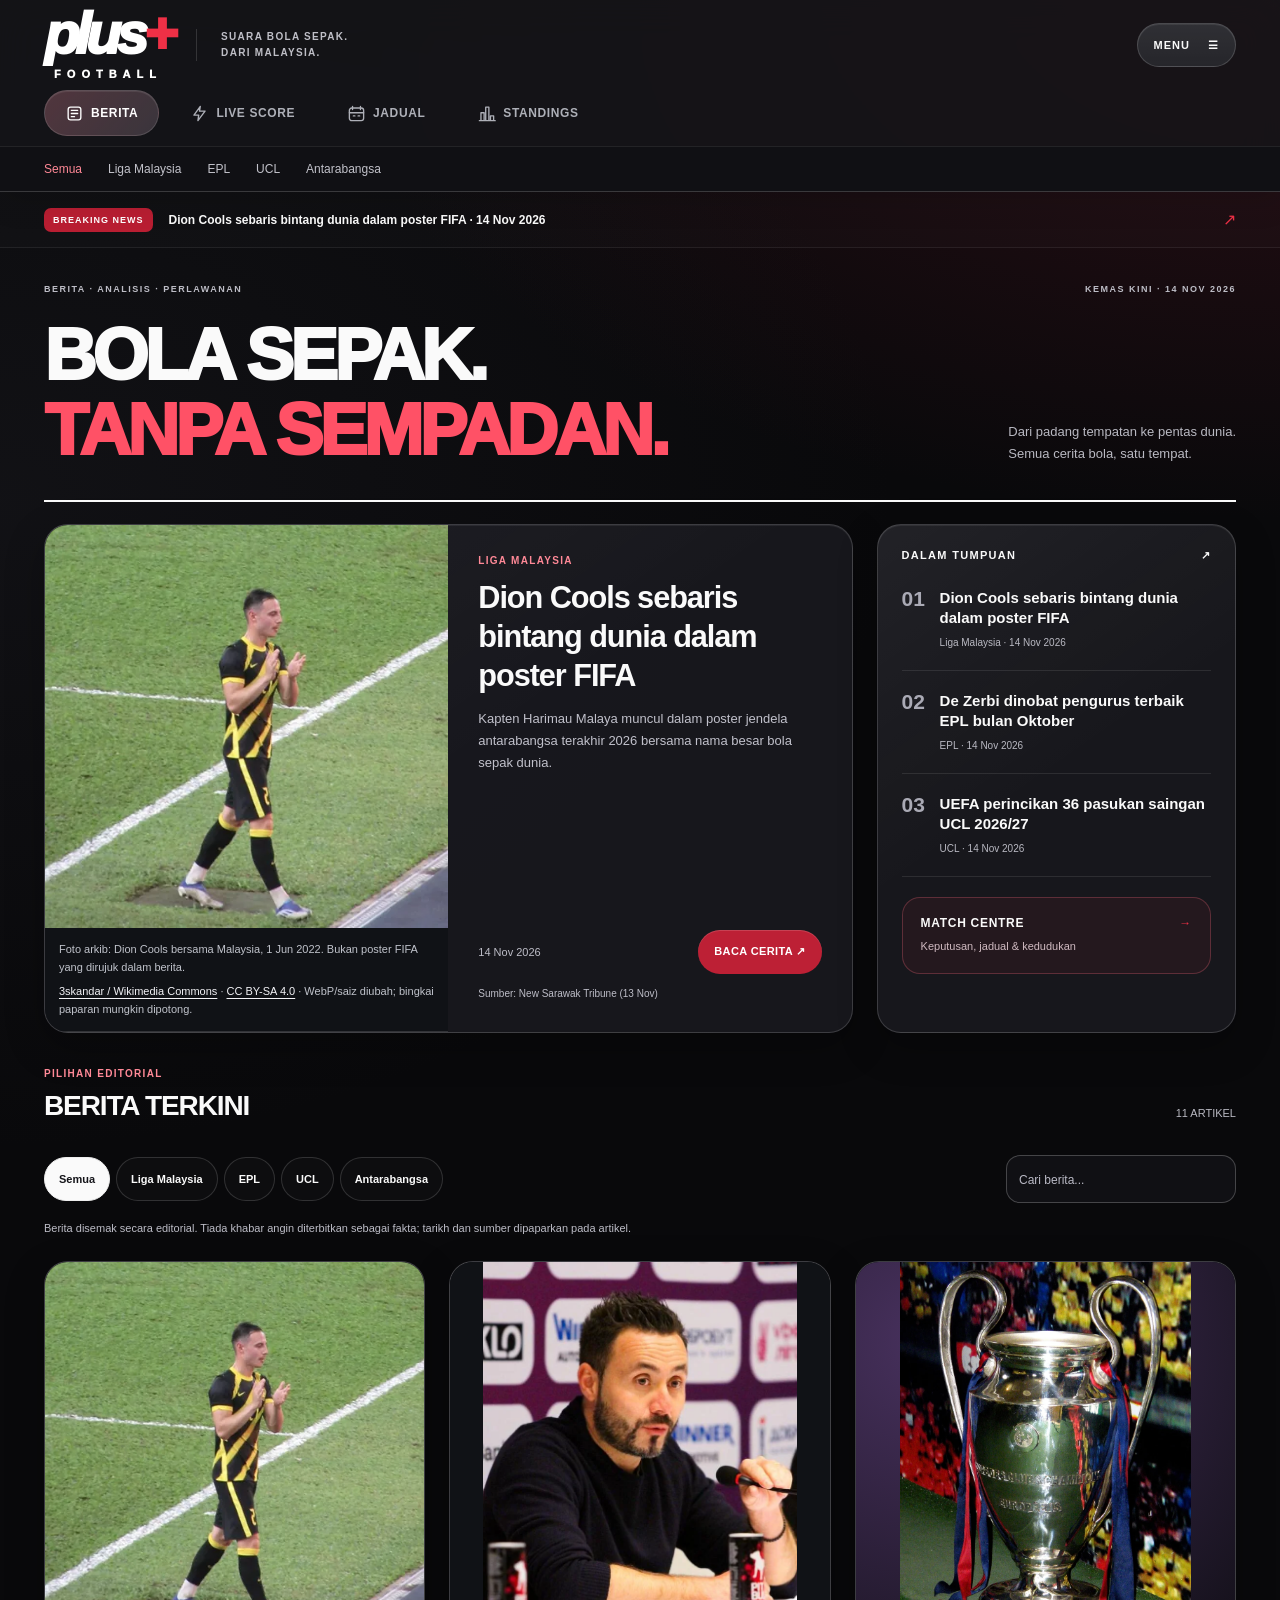
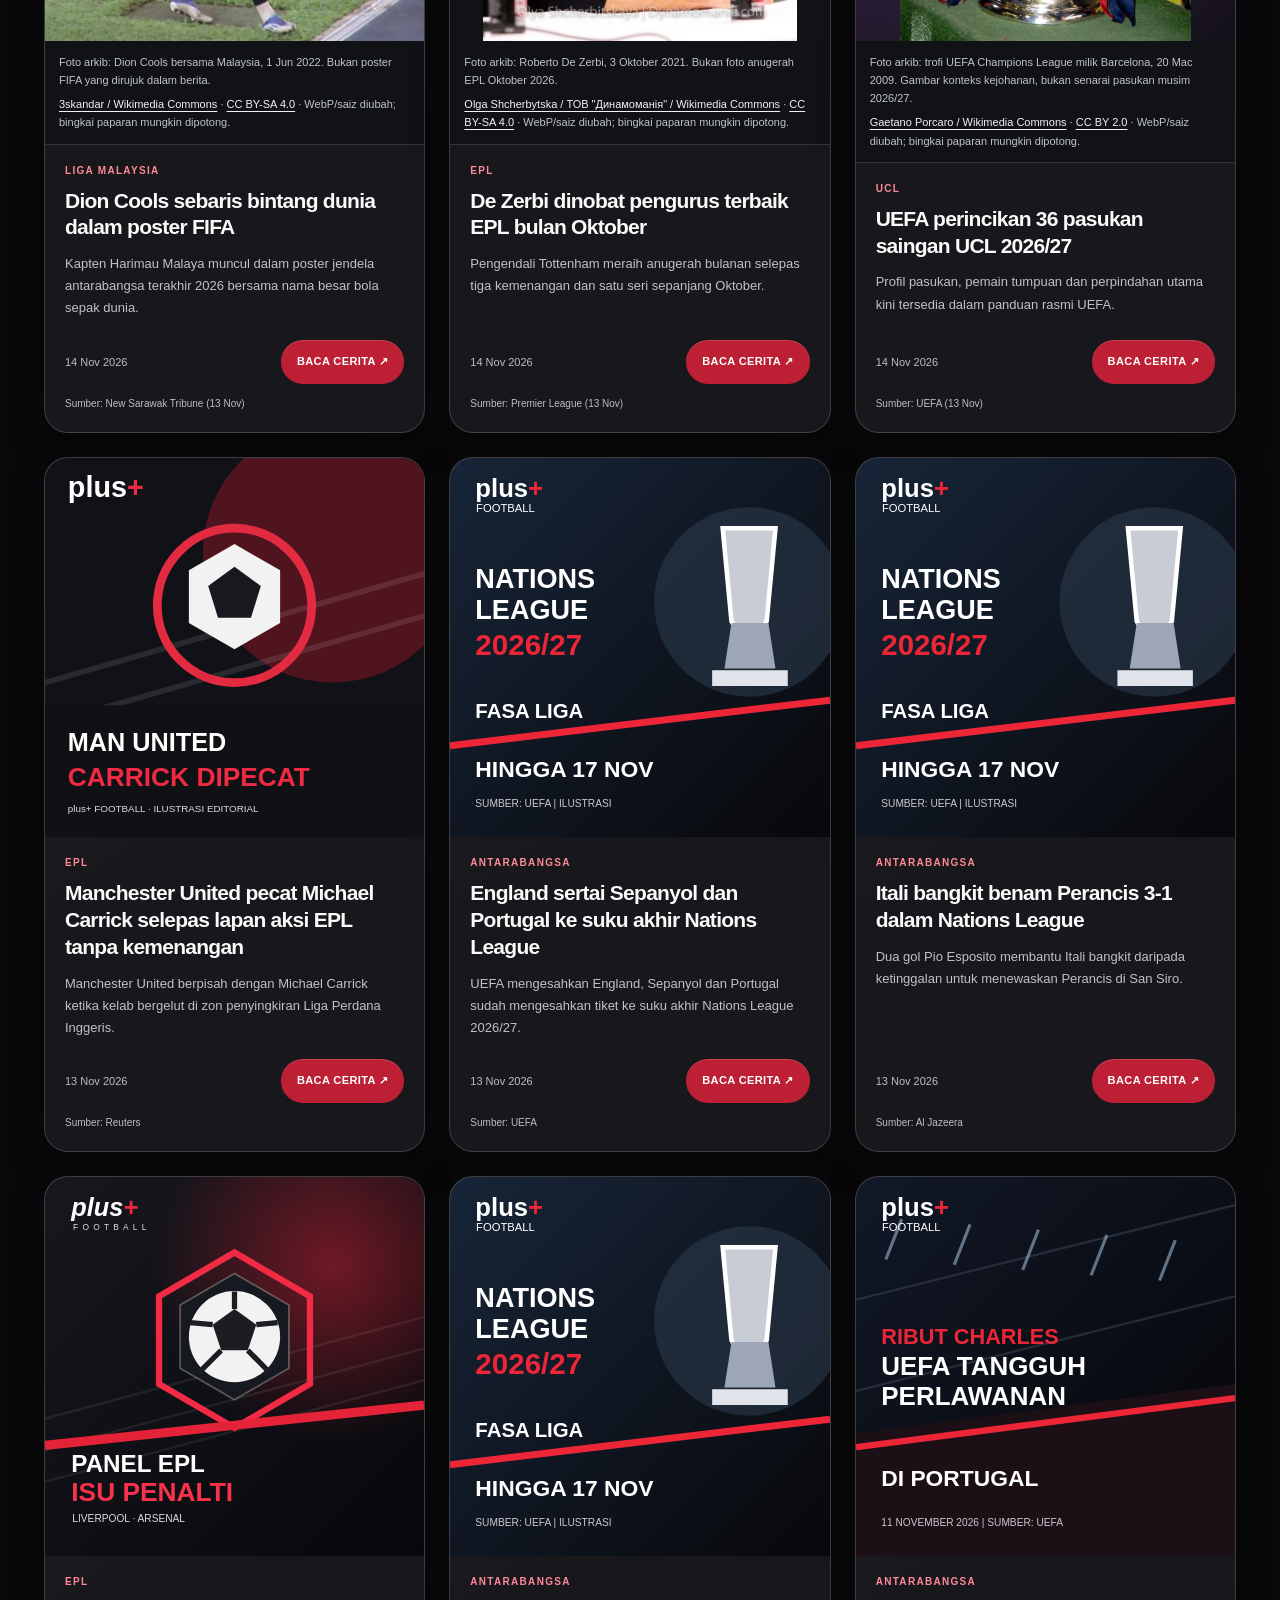
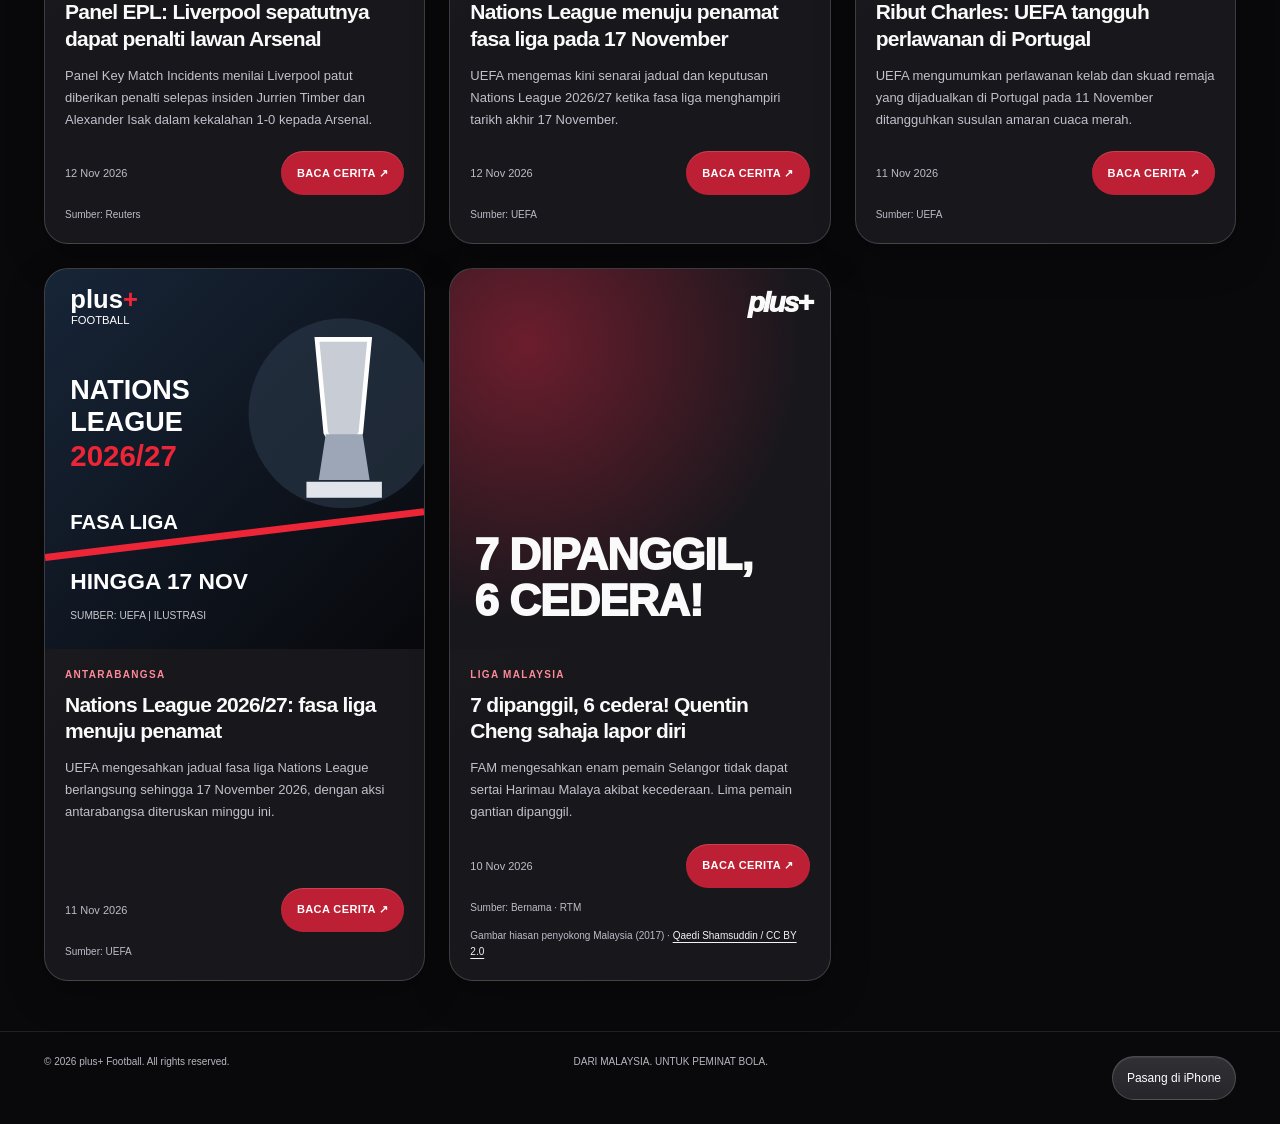
==== commit b2035702: "Redesign plus+ Football with accessible Liquid Glass surfaces" ====
--- a/index.html
+++ b/index.html
@@ -7,13 +7,14 @@
 <meta name="description" content="plus+ Football — portal berita bola sepak Malaysia dan dunia.">
 <title>plus+ Football | Berita Bola Sepak</title>
 <link rel="stylesheet" href="styles.css">
+<link rel="stylesheet" href="liquid-glass.css">
 <meta name="plus-deploy-check" content="standings-2026-11-10">
-<link rel="manifest" href="manifest.webmanifest">
+<link rel="manifest" href="manifest.webmanifest?v=plus-football-brand-2">
 <meta name="apple-mobile-web-app-capable" content="yes">
 <meta name="apple-mobile-web-app-title" content="plus+ Football">
 <meta name="apple-mobile-web-app-status-bar-style" content="black-translucent">
 <meta name="mobile-web-app-capable" content="yes">
-<link rel="apple-touch-icon" sizes="180x180" href="/icons/apple-touch-icon.png">
+<link rel="apple-touch-icon" type="image/png" sizes="180x180" href="/icons/apple-touch-icon-plus-football-v2.png">
 <link rel="icon" type="image/svg+xml" href="icon.svg">
 </head>
 <body>
@@ -36,12 +37,12 @@
 </div>
 </div>
 <nav class="primary-nav wrap" aria-label="Navigasi utama">
-<a href="#berita" data-view="berita">BERITA</a>
-<a href="#skor" data-view="skor">
+<a href="#berita" data-view="berita"><svg class="nav-icon" aria-hidden="true" viewBox="0 0 24 24" fill="none" stroke="currentColor" stroke-width="1.7" stroke-linecap="round" stroke-linejoin="round"><rect x="4" y="4" width="16" height="16" rx="3"/><path d="M8 8h8M8 12h8M8 16h4"/></svg>BERITA</a>
+<a href="#skor" data-view="skor"><svg class="nav-icon" aria-hidden="true" viewBox="0 0 24 24" fill="none" stroke="currentColor" stroke-width="1.7" stroke-linecap="round" stroke-linejoin="round"><path d="m13 3-8 11h6l-1 7 9-12h-7z"/></svg>
 <span class="status-dot" aria-hidden="true">
 </span>LIVE SCORE</a>
-<a href="#perlawanan" data-view="perlawanan">JADUAL</a>
-<a href="#kedudukan" data-view="kedudukan">STANDINGS</a>
+<a href="#perlawanan" data-view="perlawanan"><svg class="nav-icon" aria-hidden="true" viewBox="0 0 24 24" fill="none" stroke="currentColor" stroke-width="1.7" stroke-linecap="round" stroke-linejoin="round"><rect x="3" y="5" width="18" height="16" rx="3"/><path d="M7 3v4m10-4v4M3 11h18M8 15h2m4 0h2"/></svg>JADUAL</a>
+<a href="#kedudukan" data-view="kedudukan"><svg class="nav-icon" aria-hidden="true" viewBox="0 0 24 24" fill="none" stroke="currentColor" stroke-width="1.7" stroke-linecap="round" stroke-linejoin="round"><path d="M5 21V11h4v10m2 0V4h4v17m2 0v-6h4v6M3 21h20"/></svg>STANDINGS</a>
 </nav>
 <nav class="category-nav" aria-label="Kategori berita">
 <div class="wrap">
@@ -109,29 +110,27 @@
 <div class="empty" id="empty" hidden>Tiada berita dijumpai. Cuba kata kunci lain.</div>
 </section>
 <section id="skor" class="page-panel">
-<h2 class="section-title">LIVE SCORE <span>&amp; KEPUTUSAN</span>
-</h2>
-<p class="panel-intro">Ikuti perlawanan pilihan anda. Liputan terhad; bukan skor langsung masa nyata.</p>
-<div class="standings-panel">
-<div class="eyebrow">DATA PERLAWANAN · THE SPORTS DB</div>
-<div class="standings-tabs" role="group" aria-label="Liga untuk skor">
-<button type="button" aria-pressed="false" data-score="4328">EPL</button>
-<button type="button" aria-pressed="false" data-score="4480">UCL</button>
-<button type="button" aria-pressed="false" data-score="4792">LIGA SUPER</button>
-</div>
+<div class="mc-heading"><div><span class="eyebrow">PLUS+ FOOTBALL · MATCHDAY</span><h2 class="section-title">MATCH <span>CENTRE</span></h2></div><span class="mc-coverage">DATA TERHAD</span></div>
+<p class="panel-intro">Perlawanan pilihan anda, dalam waktu Malaysia. Sampel percuma mungkin lewat atau tidak lengkap; bukan feed langsung masa nyata.</p>
+<div class="mc-shell">
+<div class="mc-toolbar"><div class="mc-date-control"><label for="matchDate">Tarikh perlawanan · MYT</label><div class="mc-date-row"><button type="button" id="matchPrev" aria-label="Hari sebelumnya">←</button><input type="date" id="matchDate"><button type="button" id="matchNext" aria-label="Hari berikutnya">→</button><button type="button" id="matchToday">HARI INI</button></div></div><div class="mc-source-control"><label for="matchSource">Sumber data</label><select id="matchSource"><option value="sports">TheSportsDB · sampel percuma</option><option value="api">API-Football · semakan manual</option></select></div></div>
+<div class="mc-leagues standings-tabs" role="group" aria-label="Liga untuk skor"><button type="button" aria-pressed="false" data-score="4328">EPL</button><button type="button" aria-pressed="false" data-score="4480">UCL</button><button type="button" aria-pressed="false" data-score="4792">LIGA SUPER</button></div>
+<div class="mc-result-bar"><p id="matchSummary" role="status" aria-live="polite">Pilih liga untuk menyemak sampel perlawanan.</p><button type="button" id="matchRefresh" class="mc-refresh">SEMAK SEMULA ↻</button></div>
+<div id="scoreContent" class="standings-content" aria-live="polite">Data dimuatkan apabila Match Centre dibuka.</div>
+<p class="standings-note">Tarikh menapis sampel TheSportsDB yang sudah dimuatkan, tanpa panggilan API tambahan. Tiada rekod tidak bermaksud tiada perlawanan. Kedudukan liga kekal dalam panel Standings.</p>
 <details class="free-api-panel">
 <summary>Semak tarikh · API-Football <span aria-hidden="true">＋</span>
 </summary>
 <div class="eyebrow">API-FOOTBALL · FREE PLAN</div>
 <p class="standings-note">Semak perlawanan mengikut tarikh yang dibenarkan pelan percuma. Ini bukan live score penuh. Setiap semakan boleh menggunakan kuota API.</p>
 <div class="free-api-controls">
-<input type="date" id="apiMatchDate" aria-label="Tarikh perlawanan">
+<label for="apiMatchDate">Tarikh sumber API · UTC</label>
+<input type="date" id="apiMatchDate" aria-label="Tarikh sumber API dalam UTC">
 <button type="button" id="apiMatchCheck" class="pill">SEMAK TARIKH</button>
 </div>
 <div id="apiMatchResults" aria-live="polite">
 </div>
 </details>
-<div id="scoreContent" class="standings-content" aria-live="polite">Pilih liga untuk memuatkan keputusan dan perlawanan terkini.</div>
 <p class="standings-note">Sumber TheSportsDB (API percuma). Keputusan mungkin lewat; setiap permintaan liga hanya mengembalikan sebahagian kecil perlawanan. Bukan skor langsung masa nyata.</p>
 </div>
 </section>
@@ -211,6 +210,8 @@
 </div>
 </div>
 </div>
+<script src="match-data.js" defer></script>
+<script src="match-centre.js" defer></script>
 <script src="app.js" defer>
 </script>
 <script src="pwa.js" defer></script>
--- a/styles.css
+++ b/styles.css
@@ -261,3 +261,6 @@
 @media(max-width:640px){.pwa-notice{align-items:flex-start;flex-direction:column}.pwa-notice button{width:100%}.install-guide{padding:16px}.category-nav a{font-size:12px}.primary-nav a{font-size:11px}.photo-credit a{display:inline-block;min-height:24px;padding-block:2px}}
 @supports(padding:max(0px)){@media(max-width:640px){.wrap{padding-left:max(16px,env(safe-area-inset-left));padding-right:max(16px,env(safe-area-inset-right))}}}
 @media(display-mode:standalone){body{min-height:100dvh;overscroll-behavior-y:none}.top{background:#0b0b0b}.footer{padding-bottom:calc(24px + env(safe-area-inset-bottom))}.install-button,[data-install-guide]{display:none}}
+/* Phase 4A — source-labelled Match Centre, no invented match data. */
+.mc-heading{display:flex;align-items:center;justify-content:space-between;gap:16px}.mc-heading .section-title{font-size:clamp(32px,5vw,52px);letter-spacing:-1.8px;margin:10px 0}.mc-heading .section-title>span{display:inline;color:#fff}.mc-coverage{font-size:9px;letter-spacing:1px;font-weight:800;padding:9px;border:1px solid #65533c;color:#e6c68e;white-space:nowrap}.mc-shell{margin-top:24px;border:1px solid #323640;background:#12151a;padding:24px}.mc-toolbar{display:flex;gap:22px;justify-content:space-between;flex-wrap:wrap}.mc-toolbar label{display:block;font-size:11px;color:#b0b5c0;margin-bottom:9px}.mc-date-row{display:flex;gap:7px;min-width:0}.mc-date-row button,.mc-refresh{min-width:44px;min-height:46px;border:1px solid #434955;background:#20252d;border-radius:4px;color:#fff;padding:10px 13px;font-size:11px;font-weight:800}.mc-date-row input,.mc-source-control select{min-height:46px;padding:10px 12px;font-size:16px;border:1px solid #434955;background:#0e1116;color:#fff;border-radius:4px;min-width:0;color-scheme:dark}.mc-date-row input{width:170px}.mc-source-control select{width:100%;max-width:330px;font-size:14px}.mc-leagues{border-bottom:1px solid var(--line);padding-bottom:18px}.mc-leagues button{min-width:100px}.mc-result-bar{display:flex;align-items:center;justify-content:space-between;gap:12px;margin-bottom:20px}.mc-result-bar p{margin:0;font-size:12px;color:#b4bac6;line-height:1.5}.mc-refresh{white-space:nowrap;flex-shrink:0}.mc-refresh:disabled{opacity:.5;cursor:default}.mc-provenance{display:flex;gap:8px 20px;flex-wrap:wrap;margin:15px 0 24px;color:#a6afbd;font-size:11px;line-height:1.7}.mc-provenance strong{color:#e7eaf0;font-size:10px;letter-spacing:1px}.mc-provenance p{width:100%;margin:0;font-size:11px!important;color:#c3ac87}.mc-group{margin-bottom:26px}.mc-group h3{font-size:12px;letter-spacing:1.2px;display:flex;align-items:center;gap:10px;margin:0 0 13px}.mc-group h3>span{padding:4px 7px;background:#282e39;color:#c7cdd6;border-radius:3px;font-size:10px}.mc-group[data-group=live] h3{color:#ff6878}.mc-grid{display:grid;grid-template-columns:repeat(2,minmax(0,1fr));gap:14px}.mc-card{min-width:0;border:1px solid #343b48;background:#191e26;border-radius:9px;overflow:hidden}.mc-card-top{display:flex;justify-content:space-between;gap:10px;align-items:center;padding:14px 16px;border-bottom:1px solid #2a323f}.mc-kickoff{font-size:11px;font-weight:650;color:#aeb9ca}.mc-status{font-size:9px;letter-spacing:.5px;padding:5px 7px;border:1px solid #434d5c;border-radius:3px;color:#d5dbe6;max-width:60%;overflow-wrap:anywhere}.mc-status.live{color:#ff9eaa;background:#55202c;border-color:#883a4b}.mc-status.finished{color:#b7c3d5;background:#252e3d}.mc-teams{padding:16px;display:flex;flex-direction:column;gap:16px}.mc-team{display:grid;grid-template-columns:32px minmax(0,1fr) 35px;align-items:center;gap:12px}.mc-team>strong{font-size:15px;line-height:1.4;overflow-wrap:anywhere}.mc-team-score{font-size:25px;line-height:1;text-align:right;font-variant-numeric:tabular-nums}.mc-team>img{width:32px;height:32px;object-fit:contain}.mc-badge-fallback{width:32px;height:32px;display:grid;place-items:center;border-radius:50%;background:#303948;color:#c3ccd9;font-size:10px;font-weight:800}.mc-details{border-top:1px solid #303846;padding:0 16px}.mc-details summary{min-height:46px;display:list-item;align-content:center;cursor:pointer;font-size:10px;letter-spacing:.6px;color:#c3cbd7}.mc-details dl{display:grid;grid-template-columns:95px minmax(0,1fr);font-size:12px;line-height:1.6;gap:8px;margin:12px 0 18px}.mc-details dt{color:#a8b4c5}.mc-details dd{margin:0;overflow-wrap:anywhere}.mc-details h4{font-size:12px;margin-top:20px}.mc-date-note{font-size:10px!important;color:#a6afbd;padding:0 16px 12px;margin:0!important}.mc-details .mc-date-note{padding:0 0 16px}.mc-stats>div{display:grid;grid-template-columns:40px minmax(0,1fr) 40px;gap:8px;border-bottom:1px solid #303846;padding:10px 0;font-size:11px}.mc-stats>div>*:last-child{text-align:right}.mc-timeline{padding-left:18px;font-size:11px;line-height:1.7;color:#bbc5d5}.mc-timeline li{padding:6px 0;overflow-wrap:anywhere}.mc-state{padding:28px 22px;border:1px dashed #4c5667;border-radius:6px;background:#191d24;line-height:1.65}.mc-state>strong{font-size:17px;letter-spacing:-.3px}.mc-state p{color:#aab4c4;max-width:650px}.mc-official{display:block;min-height:44px;padding-top:12px;font-size:11px;color:#ff8290;font-weight:800}.mc-state .pill{margin-top:10px}.mc-shell .free-api-panel{margin-bottom:0}.mc-shell #scoreContent{min-height:150px}select:focus-visible{outline:3px solid #ff6977;outline-offset:4px}@media(max-width:640px){.mc-shell{padding:14px;margin-top:20px}.mc-toolbar{gap:18px}.mc-date-control,.mc-source-control{width:100%}.mc-source-control select{max-width:none;width:100%;font-size:16px}.mc-date-row{gap:5px}.mc-date-row input{flex:1;width:120px;max-width:calc(100% - 164px);padding:8px}.mc-date-row button{padding:10px;flex-shrink:0}.mc-date-row #matchToday{font-size:9px}.mc-leagues{gap:7px}.mc-leagues button{min-width:0;flex:1;padding:12px 8px;font-size:10px}.mc-result-bar{align-items:flex-start}.mc-refresh{font-size:9px;padding:10px}.mc-result-bar p{font-size:11px}.mc-grid{grid-template-columns:1fr}.mc-card-top{padding:12px 14px}.mc-teams{padding:15px}.mc-team>strong{font-size:14px}.mc-state{padding:22px 16px}.mc-heading .section-title{font-size:34px}.mc-coverage{font-size:8px;padding:7px}.mc-heading .section-title>span{font-size:inherit}.mc-provenance{gap:6px 14px}.mc-details summary{min-height:48px}}
+.mc-sample-days p{font-size:11px;margin:10px 0}.mc-sample-days button{min-height:44px;padding:10px;margin:0 6px 6px 0;color:#edf0f5;background:#252d39;border:1px solid #4d5a6e;border-radius:3px;font-size:12px}
--- a/liquid-glass.css
+++ b/liquid-glass.css
@@ -0,0 +1,203 @@
+/* plus+ Liquid Glass. Opaque readable baseline; progressive blur on chrome only.
+   No scroll handlers, animated filters, remote fonts or per-card backdrop layers. */
+:root {
+  --bg: #09090b;
+  --panel: #19191e;
+  --text: #fafafa;
+  --muted: #b9b9c2;
+  --line: #ffffff24;
+  --red: #ef3046;
+  --glass-chrome: #19191ef5;
+  --glass-surface: linear-gradient(145deg, #ffffff0e, #ffffff02 50%), #17171ded;
+  --glass-edge: #ffffff29;
+  --glass-shadow: 0 14px 38px #0004, inset 0 1px 0 #ffffff12;
+}
+html { scroll-padding-top: 200px; scroll-padding-bottom: 110px; }
+body {
+  background: radial-gradient(ellipse 75% 520px at 100% 0, #68172755, transparent),
+    radial-gradient(ellipse 70% 650px at 0 500px, #36364130, transparent), #09090b;
+  -webkit-text-size-adjust: 100%;
+}
+button, a, summary, input, select { touch-action: manipulation; }
+button, input, select { font-family: inherit; }
+button, a, summary { -webkit-tap-highlight-color: #ef304630; }
+:where(button, a, input, select, summary):focus-visible {
+  outline: 3px solid #ff8794; outline-offset: 4px;
+}
+.top {
+  background: var(--glass-chrome);
+  border-bottom: 1px solid var(--glass-edge);
+  box-shadow: 0 8px 30px #0002;
+  backdrop-filter: none; -webkit-backdrop-filter: none;
+}
+.head { height: 90px; }
+.logo { color: #fff; }
+.brand-note { color: #bfbfc7; }
+.menu-toggle, .install-button, .pwa-notice button {
+  border-radius: 999px; border: 1px solid var(--glass-edge);
+  background: linear-gradient(#ffffff0e, #ffffff02), #242429;
+  box-shadow: inset 0 1px 0 #ffffff12; min-width: 44px;
+}
+.quick-menu {
+  background: #202025f7; border: 1px solid #ffffff38; border-radius: 24px;
+  padding: 8px; box-shadow: 0 24px 60px #0009, inset 0 1px 0 #ffffff18;
+  max-height: min(440px, 65dvh); overflow-y: auto;
+}
+.quick-menu a { border-radius: 15px; min-height: 48px; }
+.quick-menu a:hover, .quick-menu a:focus-visible { background: #ffffff12; }
+.primary-nav { gap: 10px; padding-bottom: 10px; }
+.primary-nav a {
+  padding: 0 20px; border: 1px solid transparent; border-radius: 999px;
+  min-height: 46px; color: #c7c7d0;
+}
+.primary-nav a[aria-current=page] {
+  color: #fff; border-color: #ffffff22;
+  background: linear-gradient(130deg, #ff576424, #ffffff06), #353037;
+  box-shadow: inset 0 1px 0 #ffffff14;
+}
+.nav-icon { width: 19px; height: 19px; flex-shrink: 0; }
+.primary-nav .status-dot { display: none; }
+.category-nav { background: #101014; border-top-color: #ffffff14; }
+.category-nav a { color: #c2c2ca; }
+.category-nav a[aria-current=true] { color: #ff8896; }
+.ticker { background: #ffffff03; border-bottom-color: #ffffff12; }
+.breaking-label { border-radius: 7px; background: #b91e32; color: #fff; }
+.hero { padding-top: 36px; }
+.hero:before { display: none; }
+.hero-heading { padding-block: 24px 32px; }
+.hero h1 { letter-spacing: -.055em; line-height: 1.04; }
+.hero h1 span { color: #ff5166; }
+.edition-line { color: #bdbdc6; }
+.lead-layout { gap: 24px; }
+.featured-story, .story, .briefs, .standings-panel, .mc-shell, .about,
+.install-guide, .free-api-panel, .pwa-notice {
+  background: var(--glass-surface); border: 1px solid var(--glass-edge);
+  border-radius: 24px; box-shadow: var(--glass-shadow);
+}
+.featured-story, .story { overflow: hidden; }
+.featured-story .body { padding: 30px; }
+.body h2 { letter-spacing: -.035em; }
+.body > p { color: #c1c1cb; }
+.body .meta, .photo-credit, .source { color: #bdbdc7; }
+.cat, .eyebrow { color: #ff8997; }
+.briefs { padding: 24px; }
+.brief-index { color: #aaaab5; }
+.brief-item { border-bottom-color: #ffffff18; }
+.brief-link { border-radius: 18px; border-color: #ff6d7f44; background: #ef304610; }
+.brief-link small { color: #d0bac1; line-height: 1.6; }
+.section-title { letter-spacing: -.04em; }
+.section-title > span { color: #bcbcc7; }
+.bar { gap: 14px; }
+.filter { border-radius: 999px; border-color: #ffffff26; background: #ffffff05; }
+.filter.active { background: #fafafa; color: #15151a; }
+.search, .free-api-controls input, .mc-date-row input, .mc-source-control select {
+  border-radius: 14px; background: #101014; color: #fafafa; border-color: #ffffff38;
+  min-height: 48px; font-size: 16px;
+}
+.search::placeholder { color: #b9b9c5; }
+.pill { border-radius: 999px; background: #bd2035; color: #fff; box-shadow: inset 0 1px 0 #ffffff26; }
+.pill:hover { background: #a71b2d; }
+.standings-panel, .mc-shell { padding: 26px; }
+.standings-tabs { gap: 7px; }
+.standings-tabs button { border-radius: 999px; border-color: #ffffff24; background: #ffffff08; }
+.standings-tabs button[aria-pressed=true] { background: #af1c30; border-color: #fa657977; color: #fff; }
+.standings-table { font-variant-numeric: tabular-nums; }
+.standings-table th { background: #ffffff08; color: #dadbe1; }
+.standings-table td, .standings-table th { border-bottom-color: #ffffff18; }
+.standings-content p, .panel-intro, .standings-note { color: #bdbdc7; }
+.mc-card { border-radius: 20px; border-color: #ffffff24; background: linear-gradient(140deg,#ffffff09,#ffffff02),#1d1d24; box-shadow: inset 0 1px 0 #ffffff0c; }
+.mc-card-top { border-bottom-color: #ffffff14; }
+.mc-status, .mc-coverage { border-radius: 999px; }
+.mc-status.live { background: #511e29; color: #ffb4bf; }
+.mc-kickoff, .mc-provenance, .mc-details dt { color: #bfc3ce; }
+.mc-date-row button, .mc-refresh, .mc-sample-days button { border-radius: 13px; background: #ffffff0a; border-color: #ffffff2b; }
+.mc-state, .error-state, .empty-state, .empty { border-radius: 20px; background: #ffffff04; }
+.mc-details { border-top-color: #ffffff18; }
+.mc-state p, .mc-date-note, .mc-timeline { color: #c2c4ce; }
+.mc-official { color: #ff91a0; }
+.free-api-panel, .install-guide { box-shadow: inset 0 1px 0 #ffffff10; }
+.about { padding: 30px; margin-block: 30px; }
+.about p { color: #c7c7d0; }
+.pwa-notice { background: #29231e; border-color: #b88b5b66; }
+.modal { background: #060609ed; overscroll-behavior-y: contain; z-index: 50; }
+.modal-inner { border-radius: 28px; background: linear-gradient(140deg,#ffffff08,transparent 45%),#19191f; border-color: #ffffff30; box-shadow: var(--glass-shadow); }
+.modal h2 { letter-spacing: -.04em; }
+.modal p { color: #e1e1e7; }
+.modal .close { border-radius: 50%; background: #36363e; border: 1px solid #ffffff26; }
+.modal-photo { border-radius: 18px; overflow: hidden; }
+.photo-credit a, .source a { color: #f3f3f7; text-underline-offset: 3px; }
+.notice { border-radius: 12px; }
+.footer { border-top-color: #ffffff18; color: #b7b7c2; }
+.skeleton { border-radius: 14px; }
+/* Only bounded, stationary chrome gets a backdrop surface. Cards never blur. */
+@supports ((backdrop-filter: blur(16px)) or (-webkit-backdrop-filter: blur(16px))) {
+  .top { background: #151519db; -webkit-backdrop-filter: blur(18px) saturate(120%); backdrop-filter: blur(18px) saturate(120%); }
+  .quick-menu { background: #242429ed; -webkit-backdrop-filter: blur(16px); backdrop-filter: blur(16px); }
+}
+@media (hover: hover) and (prefers-reduced-motion: no-preference) {
+  .story:hover { transform: translateY(-3px); border-color: #ffffff50; }
+  .primary-nav a:hover { background-color: #ffffff0b; }
+}
+@media (prefers-reduced-motion: no-preference) {
+  .primary-nav a, .pill, .menu-toggle { transition: background-color .18s ease, transform .18s ease; }
+  .pill:active, .menu-toggle:active { transform: scale(.97); }
+}
+@media (max-width: 640px) {
+  html { scroll-padding-top: 140px; }
+  body { padding-bottom: calc(100px + env(safe-area-inset-bottom, 0px)); }
+  /* A filtered ancestor would contain the fixed dock in Safari/Chromium. */
+  .top { background: #151519f5; -webkit-backdrop-filter: none; backdrop-filter: none; }
+  .head { height: 76px; gap: 14px; }
+  .logo { font-size: 44px; }
+  .brand-note { font-size: 8px; }
+  .menu-toggle { width: 44px; height: 44px; padding: 0; justify-content: center; }
+  .primary-nav {
+    position: fixed; top: auto; bottom: calc(12px + env(safe-area-inset-bottom, 0px));
+    left: max(12px, env(safe-area-inset-left, 0px)); right: max(12px, env(safe-area-inset-right, 0px));
+    width: auto; max-width: 440px; margin-inline: auto; padding: 6px;
+    display: grid; grid-template-columns: repeat(4,minmax(0,1fr)); gap: 3px;
+    border: 1px solid #ffffff3b; border-radius: 29px; background: #242429fa;
+    box-shadow: 0 10px 35px #0009, inset 0 1px 0 #ffffff26;
+    overflow: visible;
+  }
+  .primary-nav a {
+    flex-direction: column; justify-content: center; gap: 5px;
+    padding: 9px 2px; min-height: 58px; min-width: 0;
+    font-size: 10px; letter-spacing: .1px; border-radius: 23px;
+  }
+  .primary-nav a[aria-current=page] { background: linear-gradient(140deg,#fb435b25,#ffffff0b); border-color: #ffffff25; }
+  .primary-nav a[aria-current=page] .nav-icon { color: #ff8a99; }
+  .category-nav > .wrap { gap: 22px; }
+  .quick-menu { width: min(280px,calc(100vw - 32px)); }
+  .hero { padding-top: 24px; }
+  .hero-heading { padding-block: 20px 26px; }
+  .hero h1 { font-size: clamp(34px,9vw,52px); }
+  .featured-story, .story, .briefs, .standings-panel, .mc-shell, .about { border-radius: 22px; }
+  .featured-story .body, .briefs { padding: 20px; }
+  .story .body { padding: 22px; }
+  .story:hover { transform: none; }
+  .standings-panel, .mc-shell { padding: 15px; }
+  .standings-tabs button { padding-inline: 15px; }
+  .mc-leagues button { padding-inline: 8px; }
+  .mc-date-row button { padding-inline: 10px; }
+  .mc-date-row input { padding-inline: 5px; }
+  .mc-heading .section-title { font-size: 33px; }
+  .mc-coverage { font-size: 8px; }
+  .about { padding: 24px 20px; }
+  .modal { padding: max(12px,env(safe-area-inset-top,0px)) 12px max(20px,env(safe-area-inset-bottom,0px)); }
+  .modal-inner { padding: 22px; margin: 8px auto; border-radius: 24px; }
+  .modal .close { margin-right: 0; }
+  .footer { padding-bottom: 28px; }
+  @supports ((backdrop-filter: blur(16px)) or (-webkit-backdrop-filter: blur(16px))) {
+    .primary-nav { background: #242429dc; -webkit-backdrop-filter: blur(18px) saturate(130%); backdrop-filter: blur(18px) saturate(130%); }
+  }
+}
+@media (prefers-contrast: more) {
+  :root { --muted: #dddde4; --glass-edge: #ffffff80; }
+  .top, .primary-nav, .quick-menu { background: #121215; -webkit-backdrop-filter: none; backdrop-filter: none; }
+  .story, .featured-story, .standings-panel, .mc-shell, .modal-inner { border-color: #ffffff80; }
+}
+@media (prefers-reduced-motion: reduce) {
+  html { scroll-behavior: auto; }
+  *, *::before, *::after { animation: none !important; transition: none !important; }
+}
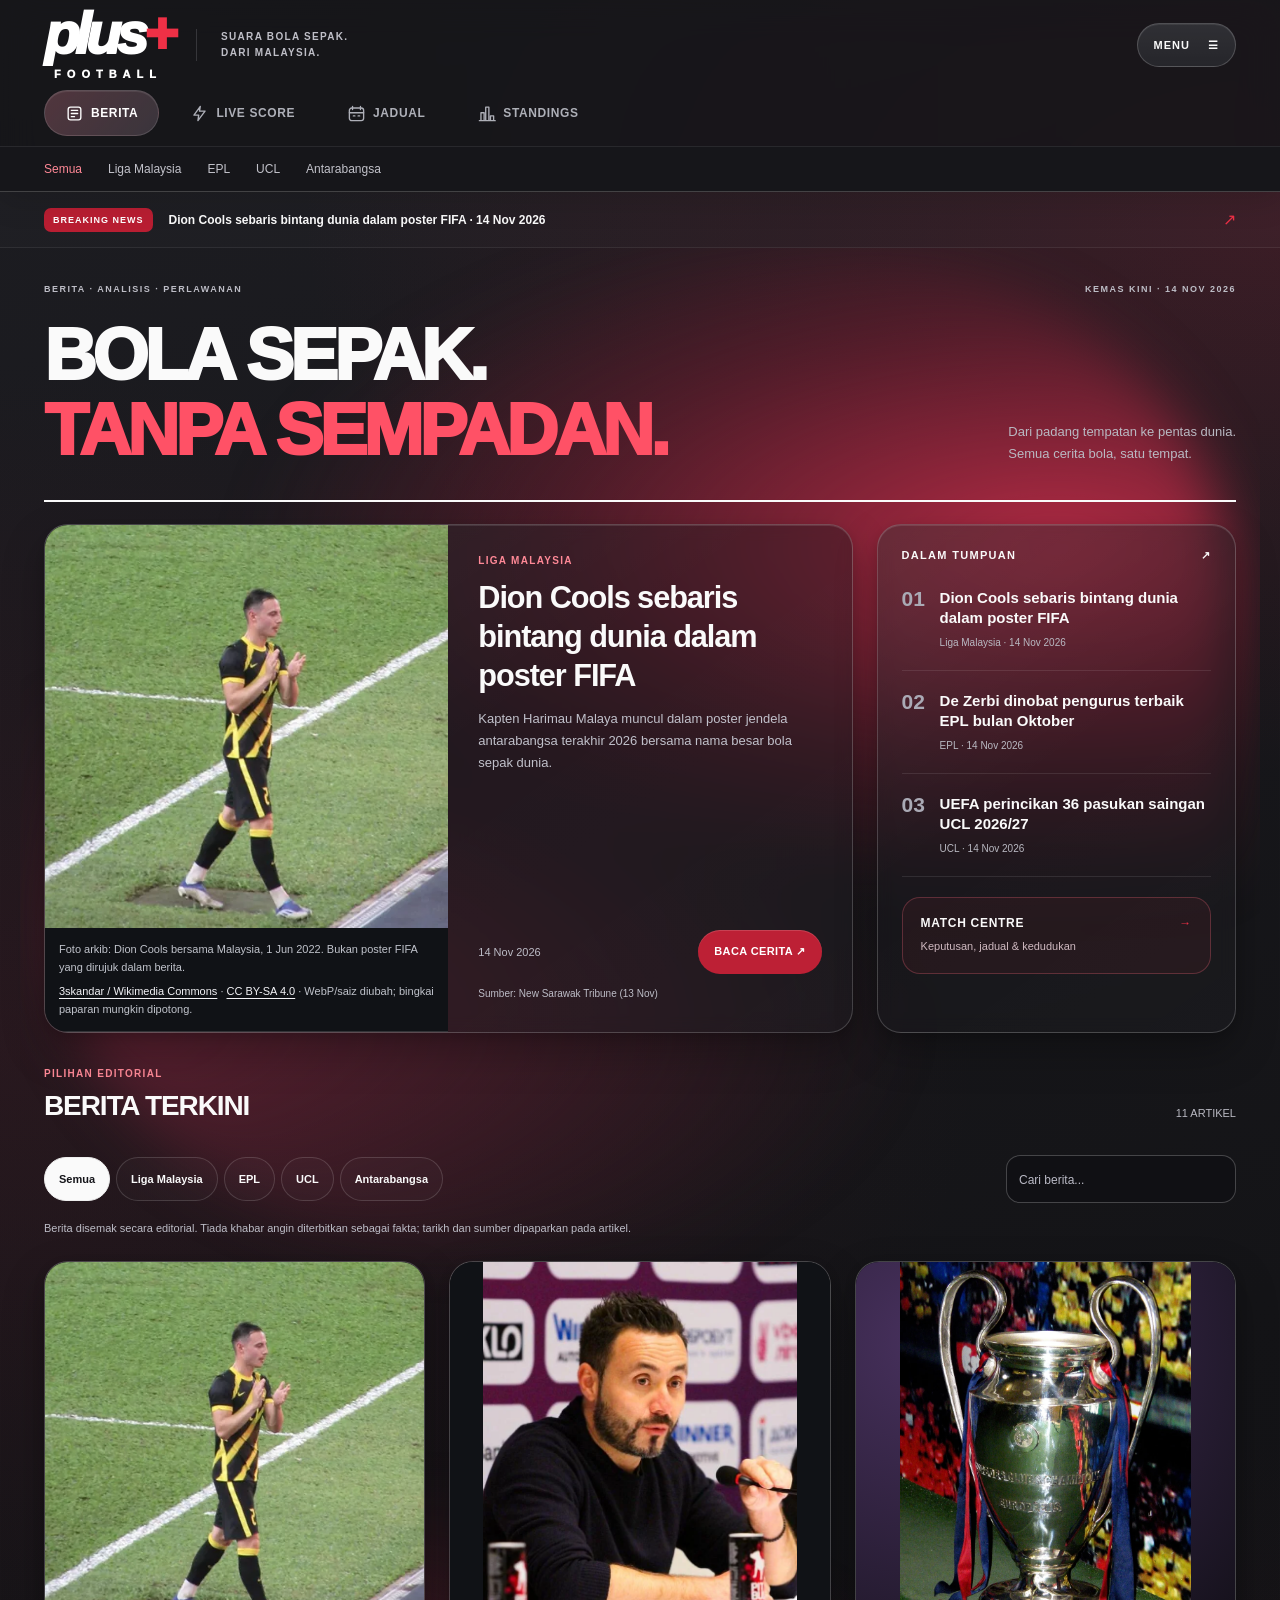
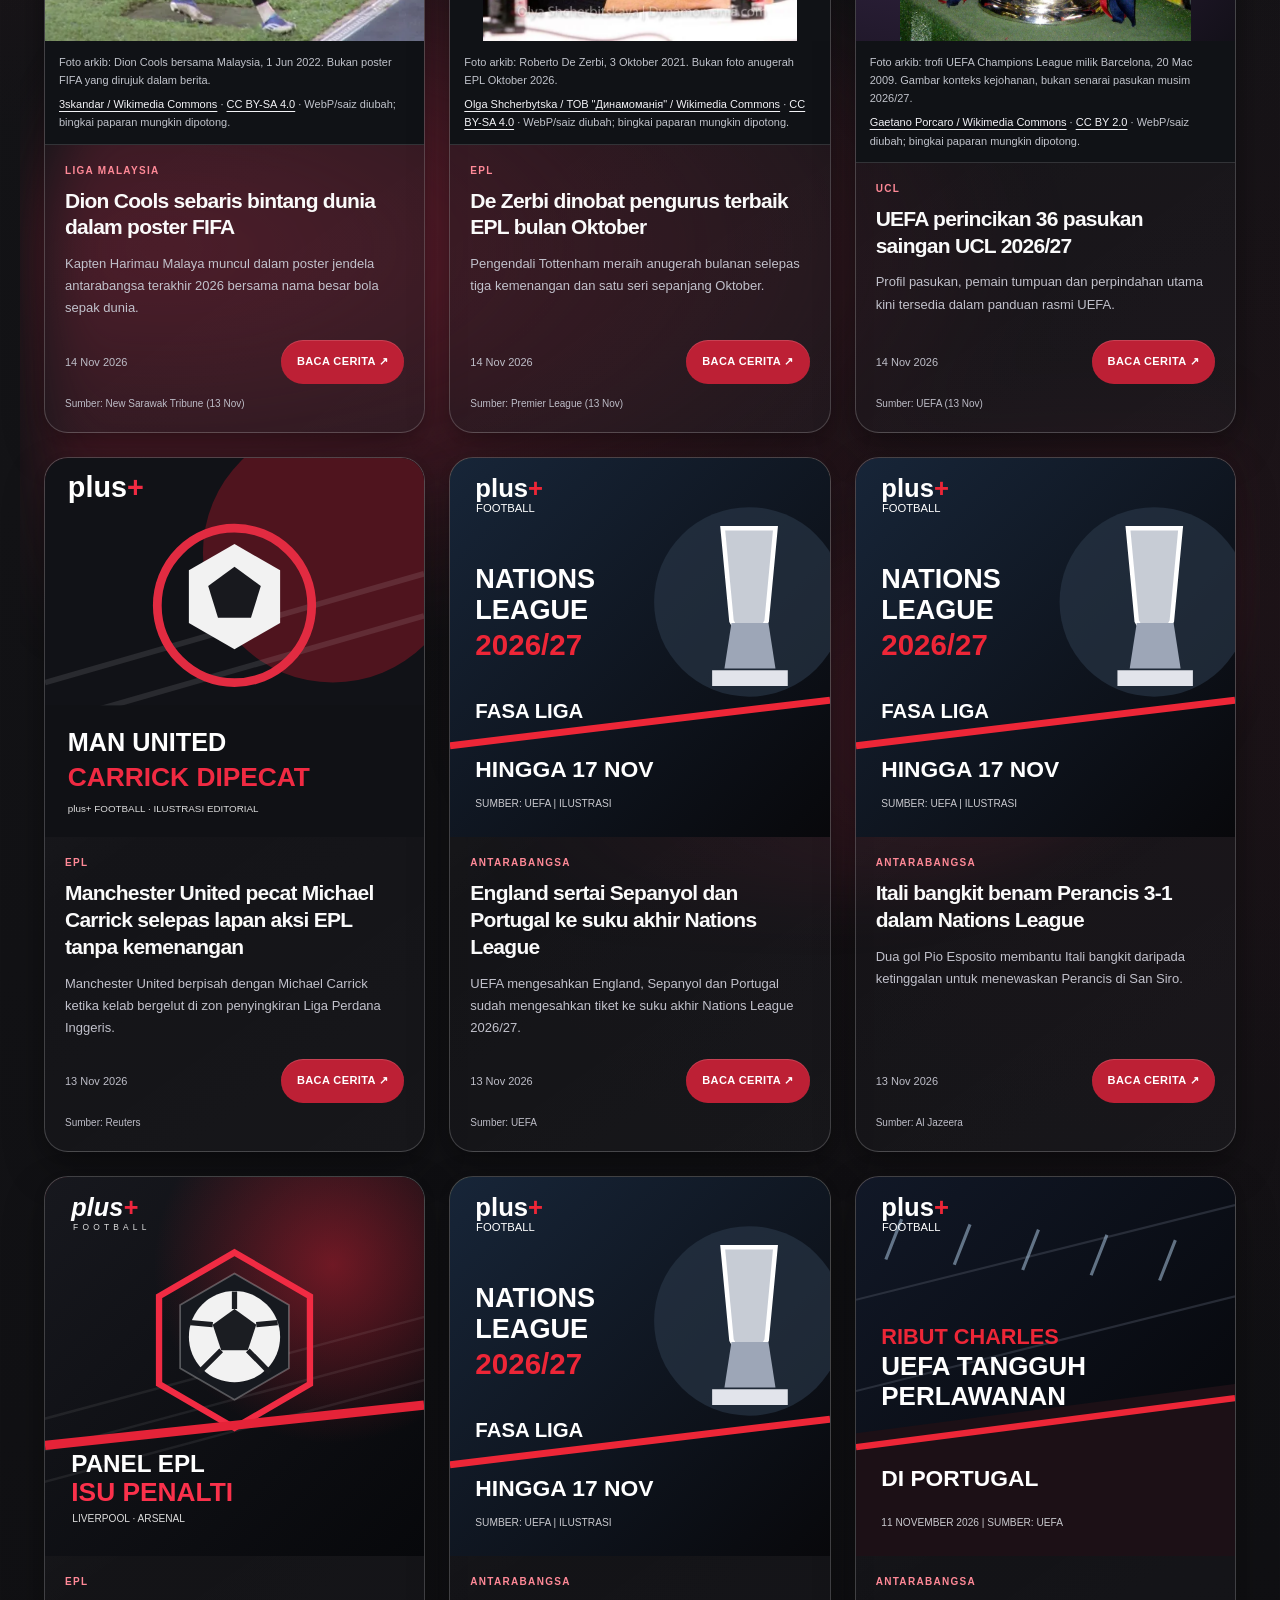
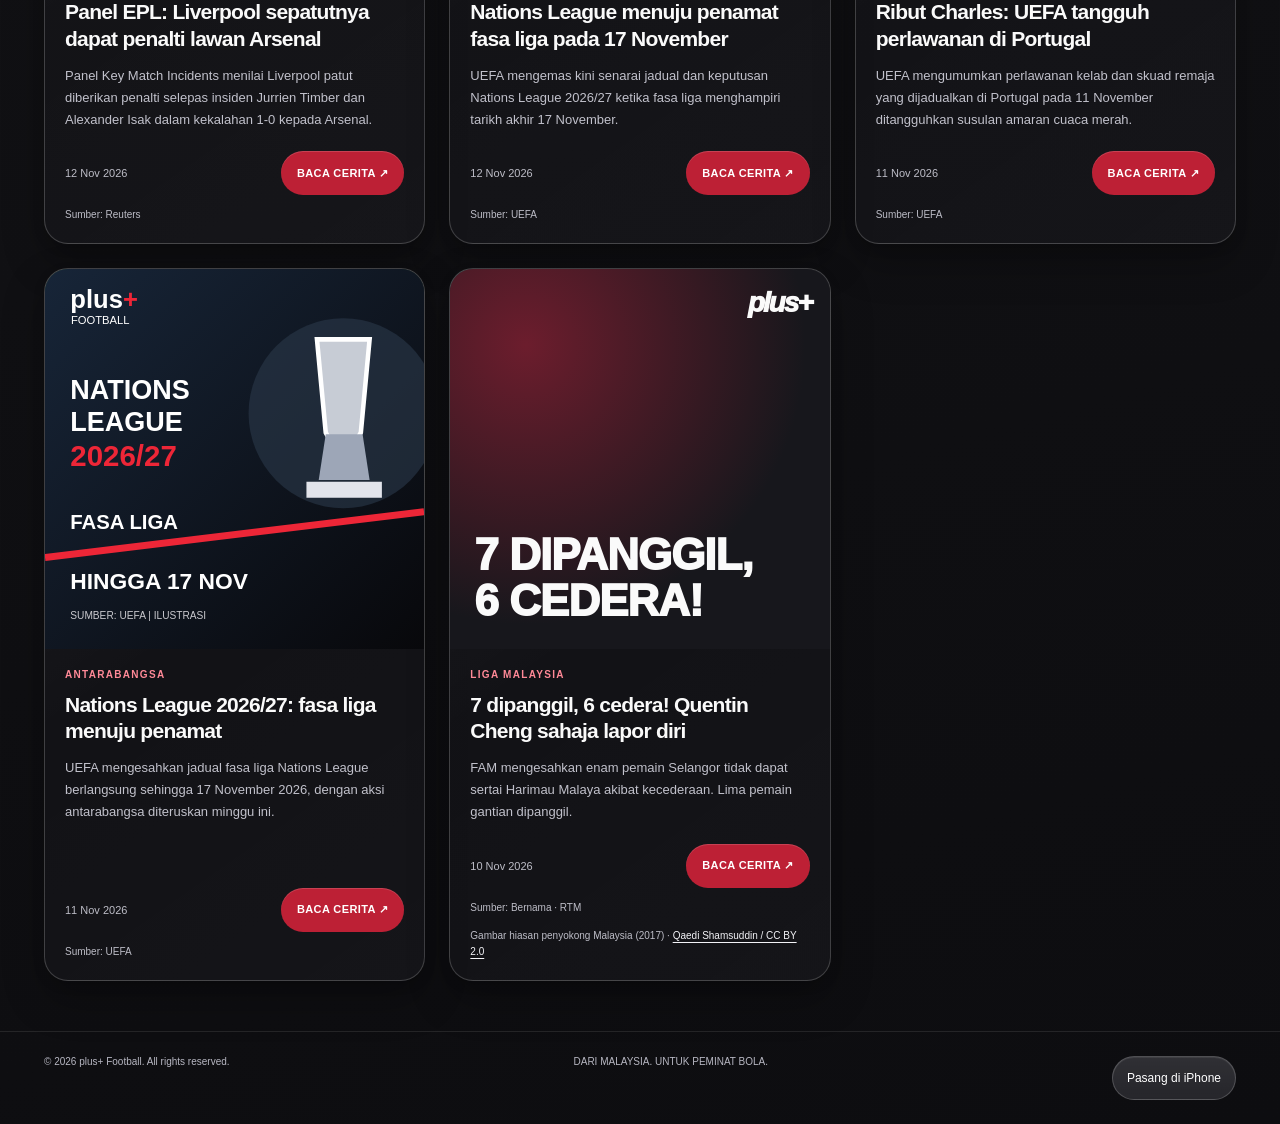
==== commit a49a5434: "Expose bounded burgundy ambient light through glass panels" ====
--- a/index.html
+++ b/index.html
@@ -62,6 +62,7 @@
 </div>
 </div>
 <main class="wrap" id="main">
+<div class="ambient-lights" aria-hidden="true"></div>
 <div class="pwa-notice" id="connectionNotice" role="status" aria-live="polite" hidden><p id="connectionMessage"></p><button type="button" id="connectionReload">Muat semula</button></div>
 <div class="pwa-notice" id="updateNotice" role="status" aria-live="polite" hidden><p>Versi baharu plus+ Football tersedia.</p><button type="button" id="applyUpdate">Kemas kini sekarang</button></div>
 <section class="hero" id="homeLead" aria-labelledby="homeTitle">
--- a/liquid-glass.css
+++ b/liquid-glass.css
@@ -1,22 +1,50 @@
-/* plus+ Liquid Glass. Opaque readable baseline; progressive blur on chrome only.
-   No scroll handlers, animated filters, remote fonts or per-card backdrop layers. */
+/* plus+ Liquid Glass. Readable fallback; bounded ambient lights and glass.
+   No scroll handlers, animated filters, remote fonts or long-list card blur. */
 :root {
-  --bg: #09090b;
-  --panel: #19191e;
+  --bg: #101013;
+  --panel: #202024;
   --text: #fafafa;
   --muted: #b9b9c2;
   --line: #ffffff24;
   --red: #ef3046;
   --glass-chrome: #19191ef5;
-  --glass-surface: linear-gradient(145deg, #ffffff0e, #ffffff02 50%), #17171ded;
-  --glass-edge: #ffffff29;
-  --glass-shadow: 0 14px 38px #0004, inset 0 1px 0 #ffffff12;
+  --glass-surface: linear-gradient(145deg, #ffffff12, #ffffff03 48%, #ffffff06), #202024b8;
+  --glass-edge: #ffffff30;
+  --glass-shadow: 0 18px 42px #0004, 0 4px 12px #0002, inset 0 1px 0 #ffffff1c;
 }
 html { scroll-padding-top: 200px; scroll-padding-bottom: 110px; }
 body {
-  background: radial-gradient(ellipse 75% 520px at 100% 0, #68172755, transparent),
-    radial-gradient(ellipse 70% 650px at 0 500px, #36364130, transparent), #09090b;
+  /* Wide gradient falloffs create soft ambient light without filter layers.
+     The charcoal base continues down long news pages; nothing is fixed/animated. */
+  background:
+    radial-gradient(ellipse 90% 650px at 100% 220px, #85233750, transparent 85%),
+    radial-gradient(ellipse 90% 800px at 0 1050px, #641b2b38, transparent 85%),
+    radial-gradient(ellipse 80% 900px at 100% 2200px, #5c1b2926, transparent 85%),
+    linear-gradient(165deg, #1d1d22 0, #141417 35%, #101013 75%, #0d0d10 100%);
+  min-height: 100vh;
   -webkit-text-size-adjust: 100%;
+}
+/* Local, document-scrolling light stage. Isolation keeps its negative-z child
+   above the body background, behind content, without containing the fixed dock.
+   Clip ONLY the decorative layer, never main, menus or focus outlines. */
+#main { position: relative; isolation: isolate; background: transparent; }
+.ambient-lights {
+  position: absolute; inset: 0; z-index: -1; overflow: hidden;
+  pointer-events: none;
+}
+.ambient-lights::before, .ambient-lights::after {
+  content: ""; position: absolute; left: 2%; width: 96%; height: 1000px;
+  filter: blur(28px); border-radius: 35%;
+}
+.ambient-lights::before {
+  top: 0;
+  background: radial-gradient(ellipse 85% 44% at 85% 30%, #b52b45, #891e356b 50%, transparent 80%),
+    radial-gradient(ellipse 85% 42% at 5% 78%, #79243a9c, transparent 80%);
+}
+.ambient-lights::after {
+  top: 1250px;
+  background: radial-gradient(ellipse 90% 48% at 10% 35%, #9a263fb3, transparent 82%),
+    radial-gradient(ellipse 70% 42% at 90% 82%, #75233780, transparent 80%);
 }
 button, a, summary, input, select { touch-action: manipulation; }
 button, input, select { font-family: inherit; }
@@ -57,7 +85,7 @@
 }
 .nav-icon { width: 19px; height: 19px; flex-shrink: 0; }
 .primary-nav .status-dot { display: none; }
-.category-nav { background: #101014; border-top-color: #ffffff14; }
+.category-nav { background: #16161be8; border-top-color: #ffffff14; }
 .category-nav a { color: #c2c2ca; }
 .category-nav a[aria-current=true] { color: #ff8896; }
 .ticker { background: #ffffff03; border-bottom-color: #ffffff12; }
@@ -105,7 +133,7 @@
 .standings-table th { background: #ffffff08; color: #dadbe1; }
 .standings-table td, .standings-table th { border-bottom-color: #ffffff18; }
 .standings-content p, .panel-intro, .standings-note { color: #bdbdc7; }
-.mc-card { border-radius: 20px; border-color: #ffffff24; background: linear-gradient(140deg,#ffffff09,#ffffff02),#1d1d24; box-shadow: inset 0 1px 0 #ffffff0c; }
+.mc-card { border-radius: 20px; border-color: #ffffff2b; background: linear-gradient(140deg,#ffffff10,#ffffff03),#242428b8; box-shadow: 0 8px 22px #0002, inset 0 1px 0 #ffffff16; }
 .mc-card-top { border-bottom-color: #ffffff14; }
 .mc-status, .mc-coverage { border-radius: 999px; }
 .mc-status.live { background: #511e29; color: #ffb4bf; }
@@ -120,7 +148,7 @@
 .about p { color: #c7c7d0; }
 .pwa-notice { background: #29231e; border-color: #b88b5b66; }
 .modal { background: #060609ed; overscroll-behavior-y: contain; z-index: 50; }
-.modal-inner { border-radius: 28px; background: linear-gradient(140deg,#ffffff08,transparent 45%),#19191f; border-color: #ffffff30; box-shadow: var(--glass-shadow); }
+.modal-inner { border-radius: 28px; background: linear-gradient(140deg,#ffffff0d,transparent 45%),#202024f5; border-color: #ffffff38; box-shadow: var(--glass-shadow); }
 .modal h2 { letter-spacing: -.04em; }
 .modal p { color: #e1e1e7; }
 .modal .close { border-radius: 50%; background: #36363e; border: 1px solid #ffffff26; }
@@ -129,8 +157,14 @@
 .notice { border-radius: 12px; }
 .footer { border-top-color: #ffffff18; color: #b7b7c2; }
 .skeleton { border-radius: 14px; }
-/* Only bounded, stationary chrome gets a backdrop surface. Cards never blur. */
+/* Progressive glass on selected panels, never each card in the news list.
+   Ambient lights are siblings behind the panels, not tinted panel overlays. */
 @supports ((backdrop-filter: blur(16px)) or (-webkit-backdrop-filter: blur(16px))) {
+  :root { --glass-surface: linear-gradient(145deg, #ffffff10, #ffffff02 48%, #ffffff05), #15151a66; }
+  .featured-story, .briefs, .standings-panel {
+    -webkit-backdrop-filter: blur(8px); backdrop-filter: blur(8px);
+  }
+  .mc-card { background: linear-gradient(140deg,#ffffff0c,#ffffff02), #1b1b2066; }
   .top { background: #151519db; -webkit-backdrop-filter: blur(18px) saturate(120%); backdrop-filter: blur(18px) saturate(120%); }
   .quick-menu { background: #242429ed; -webkit-backdrop-filter: blur(16px); backdrop-filter: blur(16px); }
 }
@@ -156,8 +190,9 @@
     left: max(12px, env(safe-area-inset-left, 0px)); right: max(12px, env(safe-area-inset-right, 0px));
     width: auto; max-width: 440px; margin-inline: auto; padding: 6px;
     display: grid; grid-template-columns: repeat(4,minmax(0,1fr)); gap: 3px;
-    border: 1px solid #ffffff3b; border-radius: 29px; background: #242429fa;
-    box-shadow: 0 10px 35px #0009, inset 0 1px 0 #ffffff26;
+    border: 1px solid #ffffff45; border-radius: 29px;
+    background: linear-gradient(165deg,#ffffff16,#ffffff03 45%,#ffffff08), #252529f5;
+    box-shadow: 0 16px 34px #0007, 0 3px 10px #0004, inset 0 1px 0 #ffffff30, inset 0 -1px 0 #ffffff0d;
     overflow: visible;
   }
   .primary-nav a {
@@ -165,7 +200,10 @@
     padding: 9px 2px; min-height: 58px; min-width: 0;
     font-size: 10px; letter-spacing: .1px; border-radius: 23px;
   }
-  .primary-nav a[aria-current=page] { background: linear-gradient(140deg,#fb435b25,#ffffff0b); border-color: #ffffff25; }
+  .primary-nav a[aria-current=page] {
+    background: linear-gradient(145deg,#ff6b7b29,#ffffff0d), #ffffff05;
+    border-color: #ffffff32; box-shadow: inset 0 1px 0 #ffffff20, 0 3px 8px #0002;
+  }
   .primary-nav a[aria-current=page] .nav-icon { color: #ff8a99; }
   .category-nav > .wrap { gap: 22px; }
   .quick-menu { width: min(280px,calc(100vw - 32px)); }
@@ -189,13 +227,16 @@
   .modal .close { margin-right: 0; }
   .footer { padding-bottom: 28px; }
   @supports ((backdrop-filter: blur(16px)) or (-webkit-backdrop-filter: blur(16px))) {
-    .primary-nav { background: #242429dc; -webkit-backdrop-filter: blur(18px) saturate(130%); backdrop-filter: blur(18px) saturate(130%); }
+    .primary-nav { background: linear-gradient(165deg,#ffffff20,#ffffff03 45%,#ffffff0b), #20202599; -webkit-backdrop-filter: blur(18px) saturate(120%); backdrop-filter: blur(18px) saturate(120%); }
   }
 }
 @media (prefers-contrast: more) {
-  :root { --muted: #dddde4; --glass-edge: #ffffff80; }
+  :root { --muted: #dddde4; --glass-edge: #ffffff80; --glass-surface: #18181c; }
   .top, .primary-nav, .quick-menu { background: #121215; -webkit-backdrop-filter: none; backdrop-filter: none; }
   .story, .featured-story, .standings-panel, .mc-shell, .modal-inner { border-color: #ffffff80; }
+  .mc-card { background: #202024; border-color: #ffffff80; }
+  .featured-story, .briefs, .standings-panel { -webkit-backdrop-filter: none; backdrop-filter: none; }
+  .ambient-lights { display: none; }
 }
 @media (prefers-reduced-motion: reduce) {
   html { scroll-behavior: auto; }
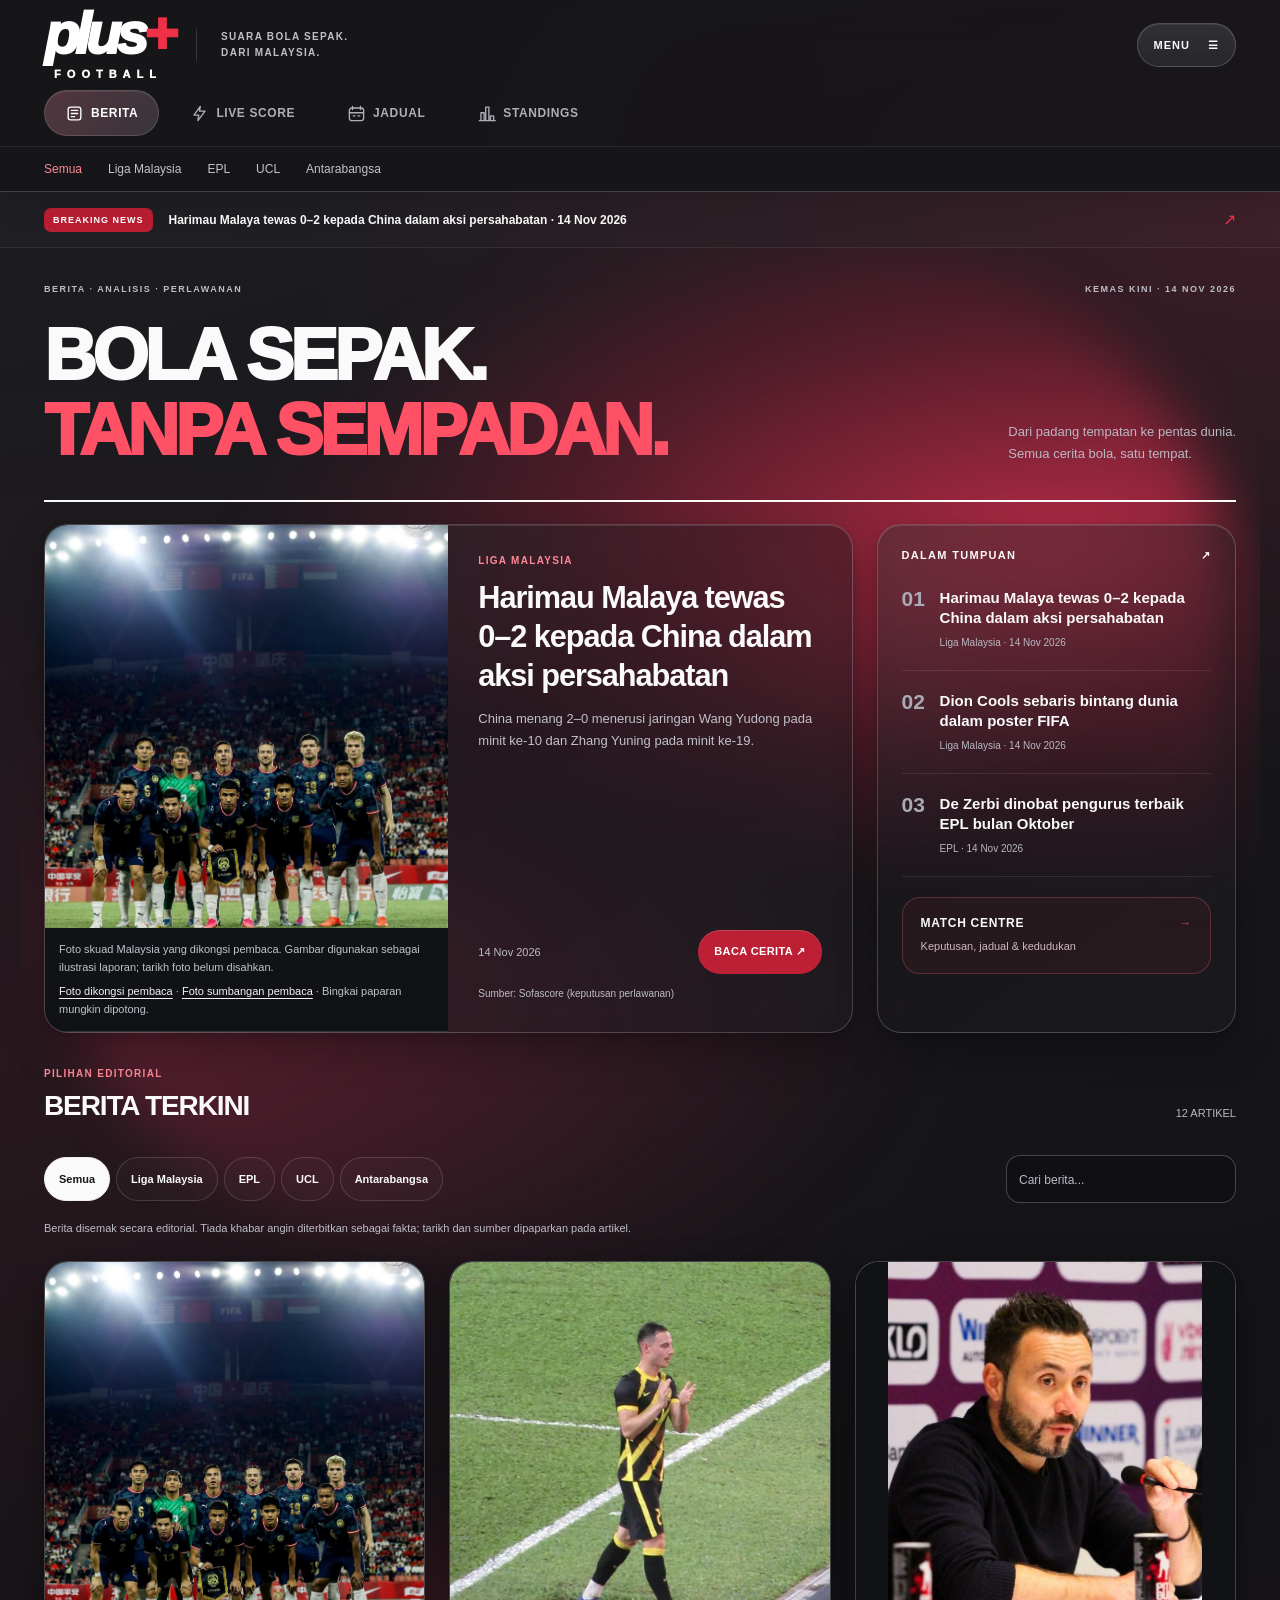
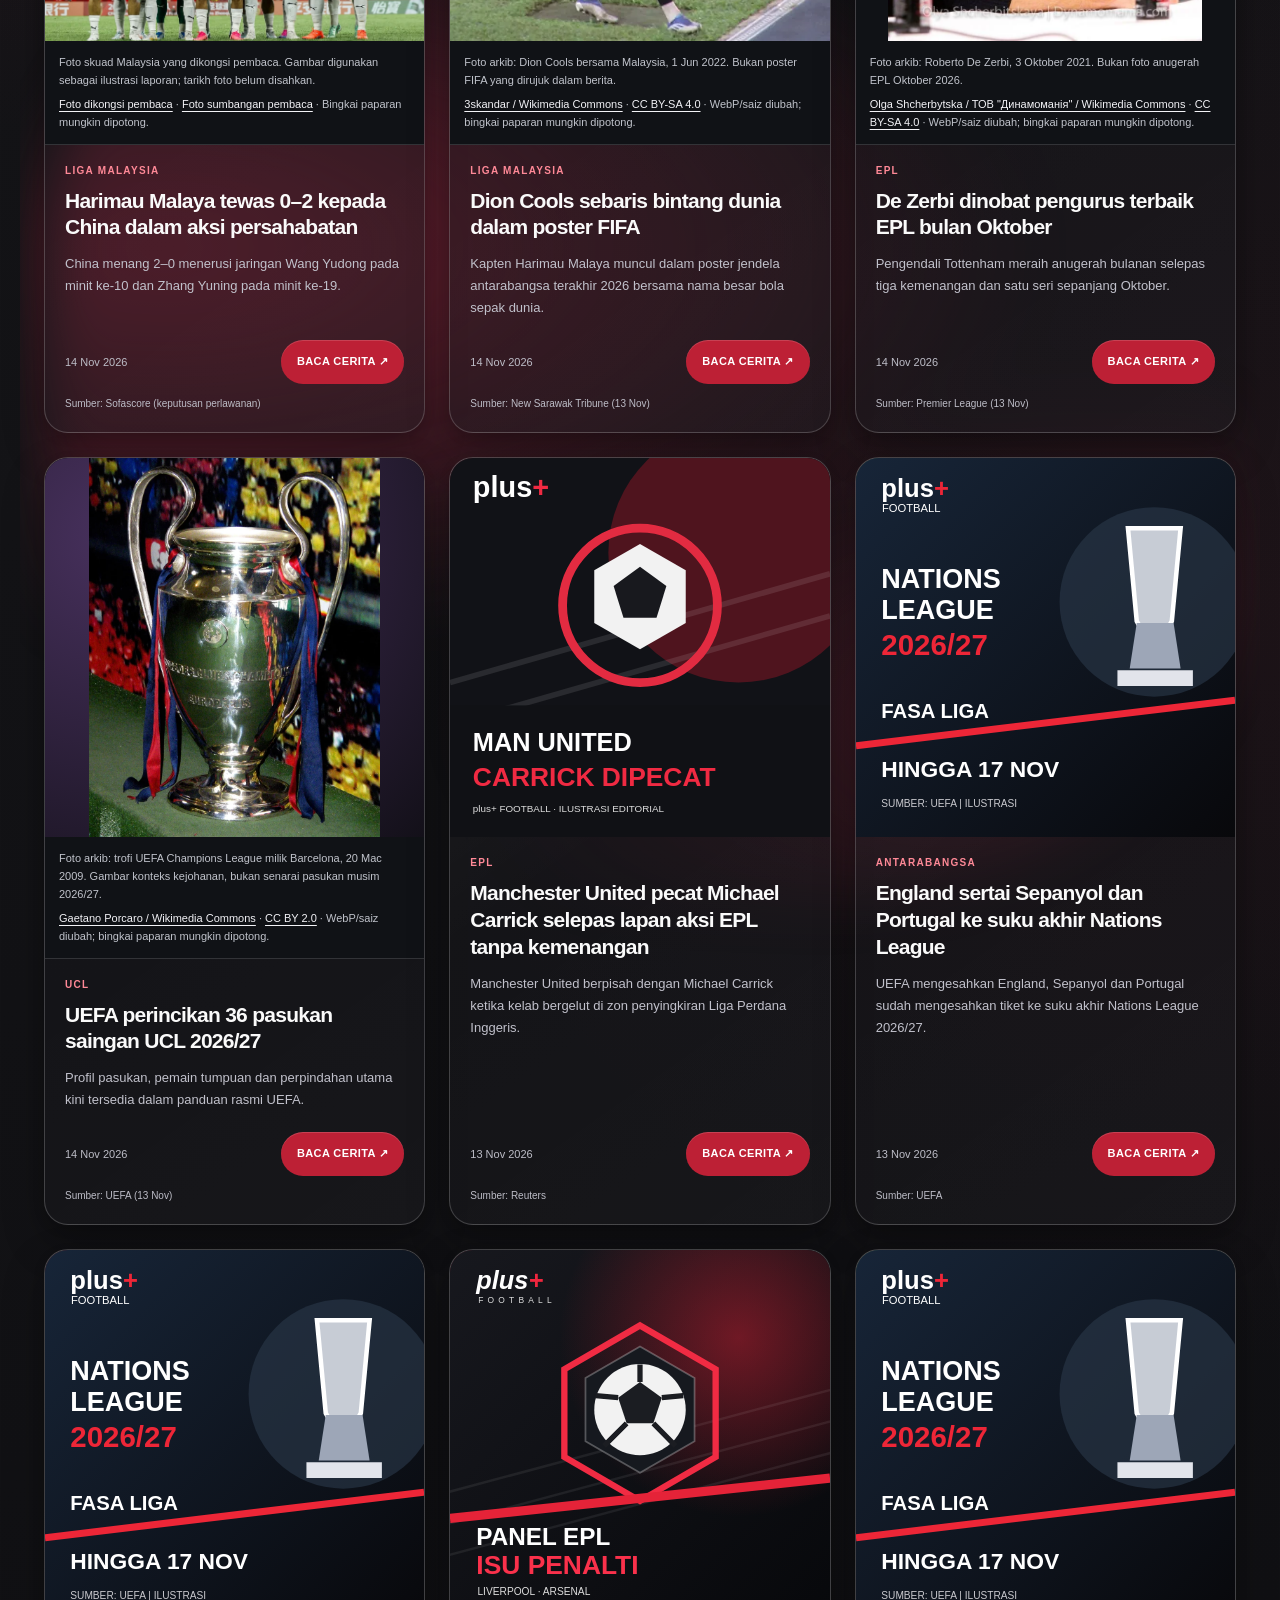
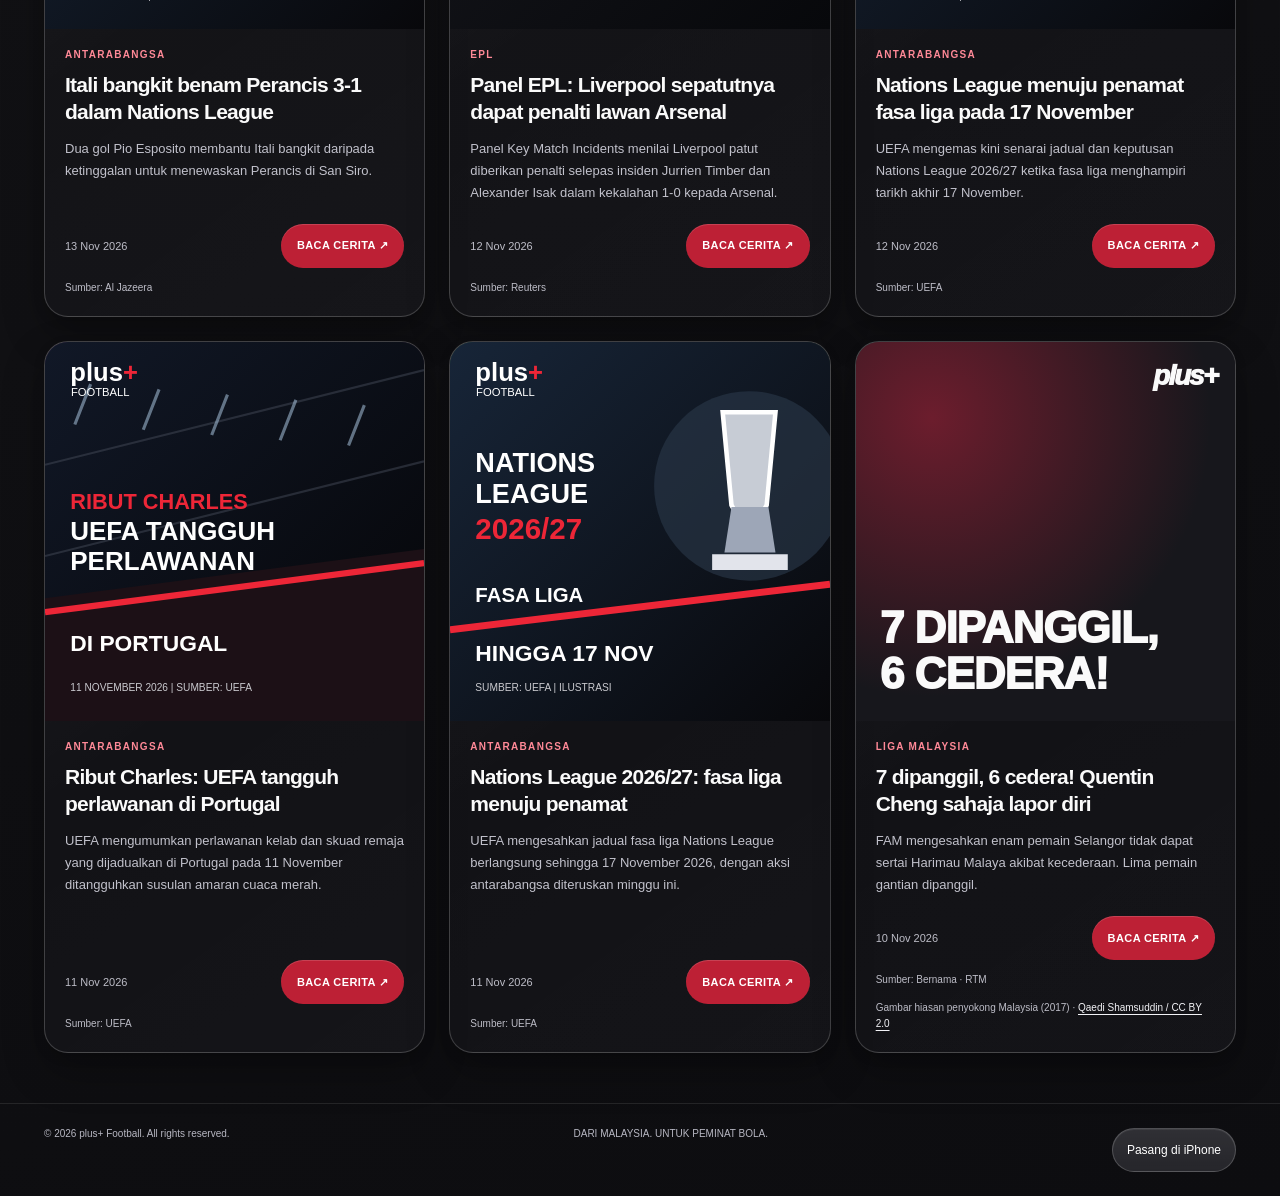
==== commit 7dc2fd8f: "Add quota-conscious international national-team Match Centre" ====
--- a/index.html
+++ b/index.html
@@ -114,8 +114,9 @@
 <div class="mc-heading"><div><span class="eyebrow">PLUS+ FOOTBALL · MATCHDAY</span><h2 class="section-title">MATCH <span>CENTRE</span></h2></div><span class="mc-coverage">DATA TERHAD</span></div>
 <p class="panel-intro">Perlawanan pilihan anda, dalam waktu Malaysia. Sampel percuma mungkin lewat atau tidak lengkap; bukan feed langsung masa nyata.</p>
 <div class="mc-shell">
-<div class="mc-toolbar"><div class="mc-date-control"><label for="matchDate">Tarikh perlawanan · MYT</label><div class="mc-date-row"><button type="button" id="matchPrev" aria-label="Hari sebelumnya">←</button><input type="date" id="matchDate"><button type="button" id="matchNext" aria-label="Hari berikutnya">→</button><button type="button" id="matchToday">HARI INI</button></div></div><div class="mc-source-control"><label for="matchSource">Sumber data</label><select id="matchSource"><option value="sports">TheSportsDB · sampel percuma</option><option value="api">API-Football · semakan manual</option></select></div></div>
-<div class="mc-leagues standings-tabs" role="group" aria-label="Liga untuk skor"><button type="button" aria-pressed="false" data-score="4328">EPL</button><button type="button" aria-pressed="false" data-score="4480">UCL</button><button type="button" aria-pressed="false" data-score="4792">LIGA SUPER</button></div>
+<div class="mc-toolbar" id="clubMatchToolbar"><div class="mc-date-control"><label for="matchDate">Tarikh perlawanan · MYT</label><div class="mc-date-row"><button type="button" id="matchPrev" aria-label="Hari sebelumnya">←</button><input type="date" id="matchDate"><button type="button" id="matchNext" aria-label="Hari berikutnya">→</button><button type="button" id="matchToday">HARI INI</button></div></div><div class="mc-source-control"><label for="matchSource">Sumber data</label><select id="matchSource"><option value="sports">TheSportsDB · sampel percuma</option><option value="api">API-Football · semakan manual</option></select></div></div>
+<div class="mc-leagues standings-tabs" role="group" aria-label="Liga untuk skor"><button type="button" aria-pressed="false" data-score="4328">EPL</button><button type="button" aria-pressed="false" data-score="4480">UCL</button><button type="button" aria-pressed="false" data-score="4792">LIGA SUPER</button><button type="button" aria-pressed="false" data-score="international">ANTARABANGSA</button></div>
+<div id="clubMatchResults">
 <div class="mc-result-bar"><p id="matchSummary" role="status" aria-live="polite">Pilih liga untuk menyemak sampel perlawanan.</p><button type="button" id="matchRefresh" class="mc-refresh">SEMAK SEMULA ↻</button></div>
 <div id="scoreContent" class="standings-content" aria-live="polite">Data dimuatkan apabila Match Centre dibuka.</div>
 <p class="standings-note">Tarikh menapis sampel TheSportsDB yang sudah dimuatkan, tanpa panggilan API tambahan. Tiada rekod tidak bermaksud tiada perlawanan. Kedudukan liga kekal dalam panel Standings.</p>
@@ -134,6 +135,26 @@
 </details>
 <p class="standings-note">Sumber TheSportsDB (API percuma). Keputusan mungkin lewat; setiap permintaan liga hanya mengembalikan sebahagian kecil perlawanan. Bukan skor langsung masa nyata.</p>
 </div>
+<section id="internationalPanel" hidden aria-labelledby="internationalTitle">
+<h3 id="internationalTitle">ANTARABANGSA · PASUKAN KEBANGSAAN</h3>
+<p class="standings-note">Persahabatan, kelayakan Piala Dunia / benua dan kejohanan yang dapat dikenal pasti dalam sampel pembekal. Semua negara yang dipulangkan boleh dicari; liputan percuma bukan senarai penuh. Skor mungkin lewat.</p>
+<div class="international-controls">
+<label>Sumber<select id="internationalSource"><option value="api">API-Football · manual</option><option value="sports">TheSportsDB · sampel percuma</option></select></label>
+<label>Tarikh pertanyaan pembekal · UTC<input type="date" id="internationalQueryDate"></label>
+<button type="button" class="pill" id="internationalLoad">MUAT SAMPEL TARIKH</button>
+</div>
+<p class="standings-note">Setiap muatan boleh menggunakan kuota. Tiada muatan automatik atau permintaan untuk setiap negara. Sampel API-Football dikongsi dengan semakan liga; had antara cubaan sekurang-kurangnya 60 saat.</p>
+<div class="international-controls">
+<label>Tarikh paparan · MYT<input type="date" id="internationalDate"></label>
+<label>Cari negara / pasukan<input type="search" id="internationalSearch" placeholder="Malaysia, Japan, Brazil…" maxlength="100"></label>
+<label>Jenis pertandingan<select id="internationalKind"><option value="all">Semua jenis</option><option value="friendlies">Persahabatan</option><option value="qualifiers">Kelayakan</option><option value="tournaments">Kejohanan</option></select></label>
+<label>Pertandingan dalam sampel<select id="internationalCompetition"><option value="all">Semua pertandingan tersedia</option></select></label>
+</div>
+<p id="internationalCoverage" class="standings-note">Penapis hanya menapis sampel yang dimuatkan, tanpa panggilan baharu. Tarikh UTC dan MYT boleh berbeza; tiada pertanyaan hari tambahan dibuat secara automatik.</p>
+<div id="internationalResults" class="standings-content" aria-live="polite"></div>
+<a href="https://www.fifa.com/" class="mc-official" target="_blank" rel="noopener noreferrer">SEMAK SUMBER RASMI FIFA ↗</a>
+</section>
+</div>
 </section>
 <section id="perlawanan" class="page-panel">
 <h2 class="section-title">PERLAWANAN MINGGU INI</h2>
@@ -213,6 +234,9 @@
 </div>
 <script src="match-data.js" defer></script>
 <script src="match-centre.js" defer></script>
+<script src="football-client.js" defer></script>
+<script src="international-data.js" defer></script>
+<script src="international-centre.js" defer></script>
 <script src="app.js" defer>
 </script>
 <script src="pwa.js" defer></script>
--- a/liquid-glass.css
+++ b/liquid-glass.css
@@ -157,6 +157,12 @@
 .notice { border-radius: 12px; }
 .footer { border-top-color: #ffffff18; color: #b7b7c2; }
 .skeleton { border-radius: 14px; }
+.international-controls { display: grid; grid-template-columns: repeat(2,minmax(0,1fr)); gap: 14px; margin: 20px 0; align-items: end; }
+.international-controls label { display: flex; flex-direction: column; gap: 8px; font-size: 12px; color: #c7c7d0; min-width: 0; }
+.international-controls input, .international-controls select { width: 100%; min-width: 0; min-height: 48px; border: 1px solid #ffffff38; border-radius: 14px; padding: 11px; font-size: 16px; color: #fff; background: #15151a; color-scheme: dark; }
+.international-flag { width: 32px; text-align: center; font-size: 26px; }
+.international-competition { padding: 10px 16px 0; margin: 0; font-size: 11px; color: #c7c7d0; }
+#internationalResults > strong { display: block; margin-top: 20px; }
 /* Progressive glass on selected panels, never each card in the news list.
    Ambient lights are siblings behind the panels, not tinted panel overlays. */
 @supports ((backdrop-filter: blur(16px)) or (-webkit-backdrop-filter: blur(16px))) {
@@ -217,6 +223,9 @@
   .standings-panel, .mc-shell { padding: 15px; }
   .standings-tabs button { padding-inline: 15px; }
   .mc-leagues button { padding-inline: 8px; }
+  .mc-leagues { flex-wrap: wrap; }
+  .mc-leagues button { flex: 1 0 calc(50% - 7px); }
+  .international-controls { grid-template-columns: minmax(0,1fr); }
   .mc-date-row button { padding-inline: 10px; }
   .mc-date-row input { padding-inline: 5px; }
   .mc-heading .section-title { font-size: 33px; }
